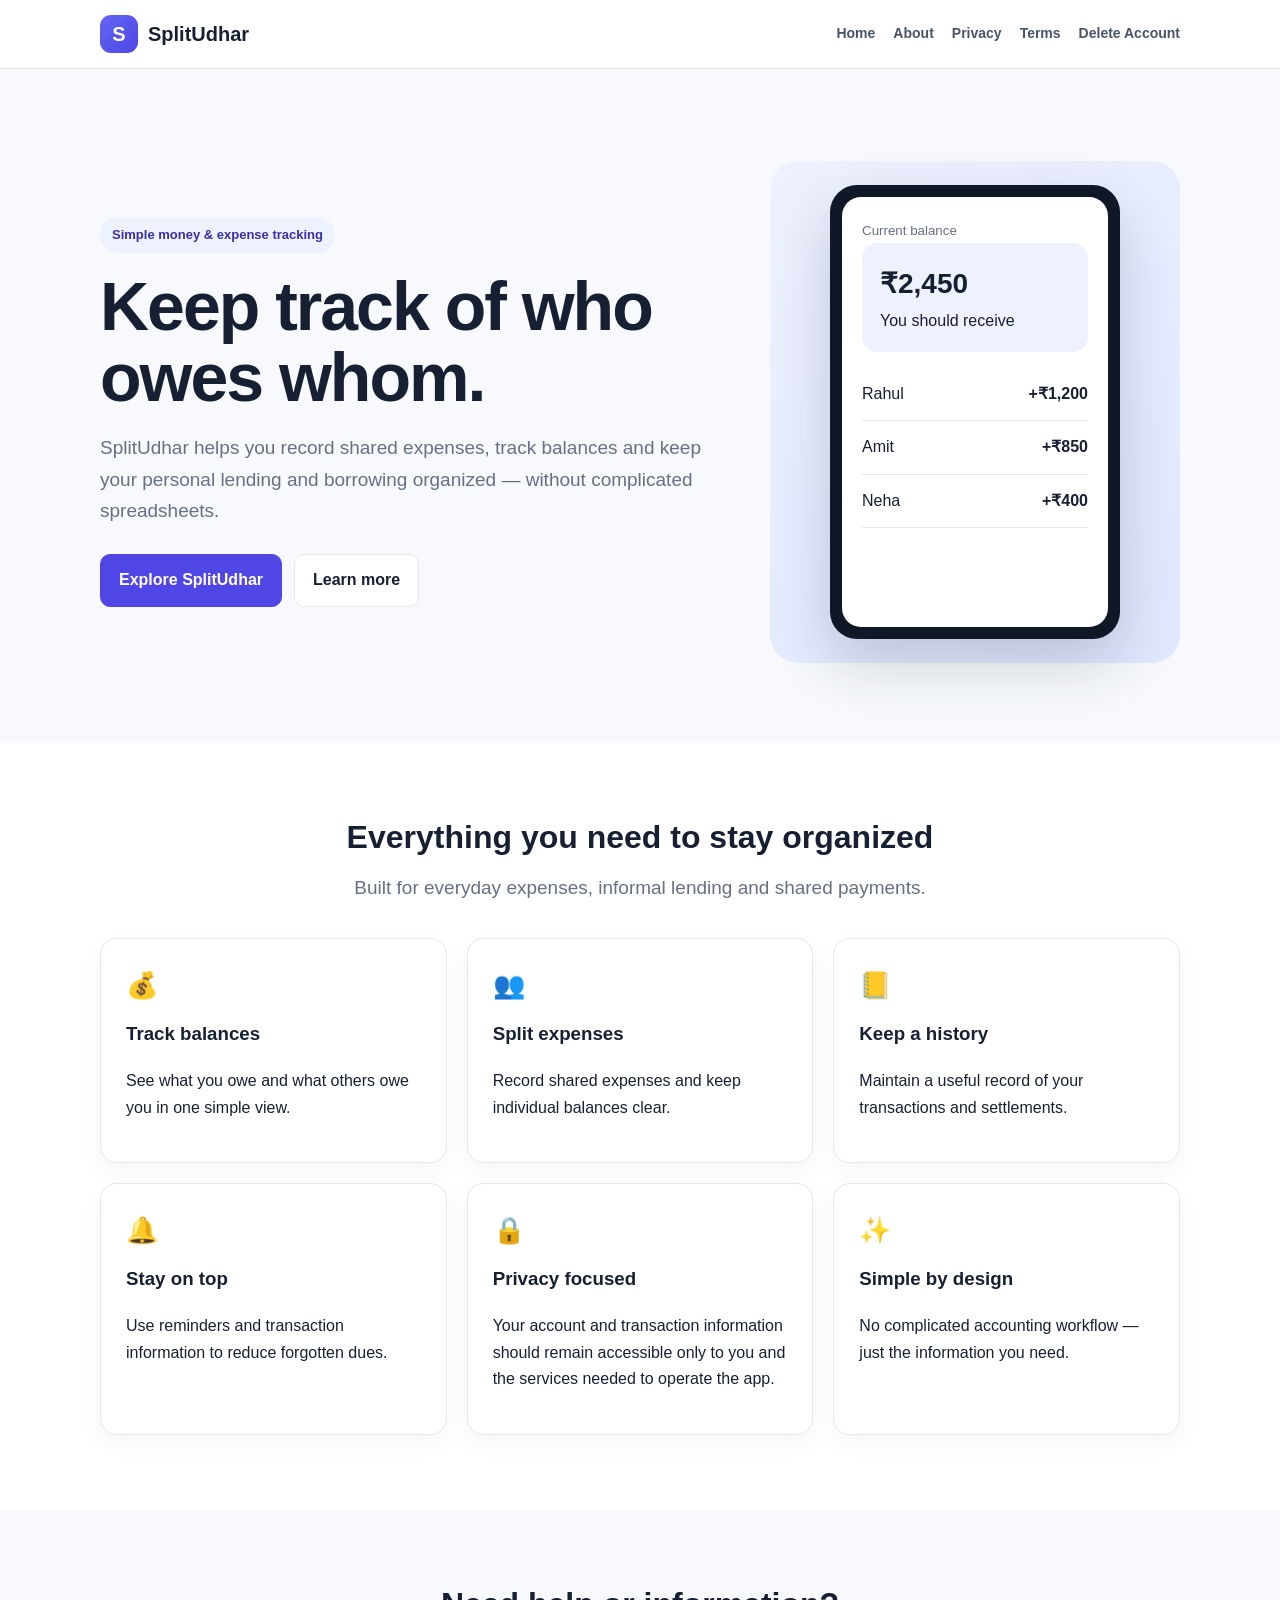
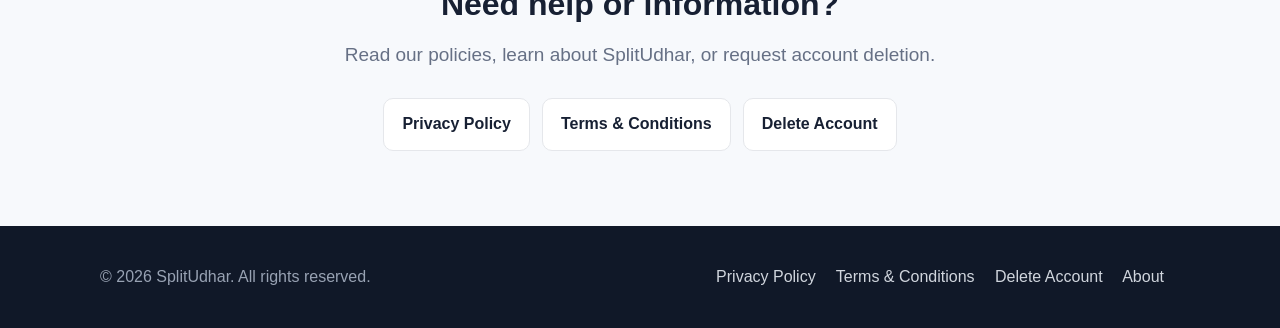
==== index.html @ 2a438f0a "initial commit" ====
<!doctype html>
<html lang="en">
<head>
<meta charset="utf-8">
<meta name="viewport" content="width=device-width, initial-scale=1">
<meta name="theme-color" content="#4f46e5">
<title>Home | SplitUdhar</title>
<link rel="stylesheet" href="/styles.css">
</head>
<body>
<header>
  <div class="container nav">
    <a class="logo" href="/"><span class="logo-mark">S</span>SplitUdhar</a>
    <nav>
      <a href="/">Home</a>
      <a href="/about.html">About</a>
      <a href="/privacy-policy.html">Privacy</a>
      <a href="/terms.html">Terms</a>
      <a href="/delete-account.html">Delete Account</a>
    </nav>
  </div>
</header>

<main>
<section class="hero">
  <div class="container hero-grid">
    <div>
      <span class="badge">Simple money & expense tracking</span>
      <h1>Keep track of who owes whom.</h1>
      <p class="lead">SplitUdhar helps you record shared expenses, track balances and keep your personal lending and borrowing organized — without complicated spreadsheets.</p>
      <div class="actions">
        <a class="btn btn-primary" href="#features">Explore SplitUdhar</a>
        <a class="btn btn-secondary" href="/about.html">Learn more</a>
      </div>
    </div>
    <div class="mockup">
      <div class="phone">
        <div class="screen">
          <small>Current balance</small>
          <div class="balance">
            <strong>₹2,450</strong>
            <span>You should receive</span>
          </div>
          <div class="item"><span>Rahul</span><strong>+₹1,200</strong></div>
          <div class="item"><span>Amit</span><strong>+₹850</strong></div>
          <div class="item"><span>Neha</span><strong>+₹400</strong></div>
        </div>
      </div>
    </div>
  </div>
</section>

<section id="features" class="section alt">
  <div class="container">
    <div class="center">
      <h2>Everything you need to stay organized</h2>
      <p class="lead" style="margin:0 auto;">Built for everyday expenses, informal lending and shared payments.</p>
    </div>
    <div class="features">
      <div class="card"><div class="icon">💰</div><h3>Track balances</h3><p>See what you owe and what others owe you in one simple view.</p></div>
      <div class="card"><div class="icon">👥</div><h3>Split expenses</h3><p>Record shared expenses and keep individual balances clear.</p></div>
      <div class="card"><div class="icon">📒</div><h3>Keep a history</h3><p>Maintain a useful record of your transactions and settlements.</p></div>
      <div class="card"><div class="icon">🔔</div><h3>Stay on top</h3><p>Use reminders and transaction information to reduce forgotten dues.</p></div>
      <div class="card"><div class="icon">🔒</div><h3>Privacy focused</h3><p>Your account and transaction information should remain accessible only to you and the services needed to operate the app.</p></div>
      <div class="card"><div class="icon">✨</div><h3>Simple by design</h3><p>No complicated accounting workflow — just the information you need.</p></div>
    </div>
  </div>
</section>

<section class="section">
  <div class="container center">
    <h2>Need help or information?</h2>
    <p class="lead" style="margin:0 auto 24px;">Read our policies, learn about SplitUdhar, or request account deletion.</p>
    <div class="actions" style="justify-content:center;">
      <a class="btn btn-secondary" href="/privacy-policy.html">Privacy Policy</a>
      <a class="btn btn-secondary" href="/terms.html">Terms & Conditions</a>
      <a class="btn btn-secondary" href="/delete-account.html">Delete Account</a>
    </div>
  </div>
</section>
</main>

<footer>
  <div class="container footer-inner">
    <div>© 2026 SplitUdhar. All rights reserved.</div>
    <div>
      <a href="/privacy-policy.html">Privacy Policy</a>
      <a href="/terms.html">Terms & Conditions</a>
      <a href="/delete-account.html">Delete Account</a>
      <a href="/about.html">About</a>
    </div>
  </div>
</footer>
</body>
</html>
---- styles.css ----
:root {
  --bg: #f7f9fc;
  --surface: #ffffff;
  --text: #172033;
  --muted: #667085;
  --primary: #4f46e5;
  --primary-dark: #3730a3;
  --border: #e5e7eb;
  --success: #059669;
}
* { box-sizing: border-box; }
html { scroll-behavior: smooth; }
body {
  margin: 0;
  font-family: Inter, -apple-system, BlinkMacSystemFont, "Segoe UI", Roboto, Arial, sans-serif;
  background: var(--bg);
  color: var(--text);
  line-height: 1.65;
}
a { color: var(--primary); text-decoration: none; }
a:hover { text-decoration: underline; }
.container { width: min(1080px, calc(100% - 40px)); margin: auto; }
header {
  background: rgba(255,255,255,.94);
  border-bottom: 1px solid var(--border);
  position: sticky; top: 0; z-index: 10;
  backdrop-filter: blur(10px);
}
.nav {
  min-height: 68px; display: flex; align-items: center; justify-content: space-between;
  gap: 24px;
}
.logo { display: flex; align-items: center; gap: 10px; color: var(--text); font-weight: 800; font-size: 20px; }
.logo-mark {
  width: 38px; height: 38px; border-radius: 11px; display: grid; place-items: center;
  background: linear-gradient(135deg, #6366f1, #4f46e5); color: white; font-weight: 900;
}
nav { display: flex; gap: 18px; flex-wrap: wrap; justify-content: flex-end; }
nav a { color: #475467; font-size: 14px; font-weight: 600; }
nav a:hover { color: var(--primary); text-decoration: none; }
.hero { padding: 92px 0 80px; }
.hero-grid { display: grid; grid-template-columns: 1.2fr .8fr; gap: 55px; align-items: center; }
.badge {
  display: inline-block; padding: 7px 12px; border-radius: 999px;
  background: #eef2ff; color: var(--primary-dark); font-size: 13px; font-weight: 700;
}
h1 { font-size: clamp(42px, 7vw, 68px); line-height: 1.05; margin: 18px 0; letter-spacing: -2px; }
h2 { font-size: 32px; line-height: 1.2; margin: 0 0 16px; }
h3 { margin-top: 0; }
.lead { font-size: 19px; color: var(--muted); max-width: 650px; }
.actions { display: flex; gap: 12px; flex-wrap: wrap; margin-top: 28px; }
.btn {
  display: inline-block; padding: 12px 18px; border-radius: 10px;
  font-weight: 700; border: 1px solid var(--border);
}
.btn-primary { background: var(--primary); color: white; border-color: var(--primary); }
.btn-primary:hover { background: var(--primary-dark); text-decoration: none; }
.btn-secondary { background: white; color: var(--text); }
.btn-secondary:hover { text-decoration: none; border-color: #c7cbd4; }
.mockup {
  background: linear-gradient(145deg, #eef2ff, #e0e7ff); padding: 24px; border-radius: 28px;
}
.phone {
  background: #101828; border-radius: 27px; padding: 12px; max-width: 290px; margin: auto;
  box-shadow: 0 24px 60px rgba(31,41,55,.2);
}
.screen { background: white; border-radius: 19px; padding: 20px; min-height: 430px; }
.balance { background: #eef2ff; padding: 18px; border-radius: 15px; margin-bottom: 16px; }
.balance strong { display: block; font-size: 28px; }
.item { padding: 13px 0; border-bottom: 1px solid var(--border); display:flex; justify-content:space-between; }
.section { padding: 75px 0; }
.section.alt { background: white; }
.center { text-align: center; }
.features { display: grid; grid-template-columns: repeat(3,1fr); gap: 20px; margin-top: 34px; }
.card {
  background: var(--surface); border: 1px solid var(--border); border-radius: 16px;
  padding: 25px; box-shadow: 0 8px 25px rgba(16,24,40,.04);
}
.icon { font-size: 26px; margin-bottom: 12px; }
.page { padding: 65px 0; }
.content { max-width: 820px; margin: auto; background: white; border: 1px solid var(--border); border-radius: 18px; padding: 40px; }
.content h1 { font-size: 42px; letter-spacing: -1px; }
.content h2 { font-size: 24px; margin-top: 34px; }
.meta { color: var(--muted); font-size: 14px; }
.notice { background: #f8fafc; border-left: 4px solid var(--primary); padding: 15px 18px; border-radius: 8px; }
footer { background: #101828; color: #98a2b3; padding: 38px 0; }
.footer-inner { display:flex; justify-content:space-between; gap:20px; flex-wrap:wrap; }
footer a { color: #d0d5dd; margin-right: 16px; }
small { color: var(--muted); }
@media (max-width: 760px) {
  .container { width: min(100% - 28px, 1080px); }
  .hero { padding: 60px 0; }
  .hero-grid { grid-template-columns: 1fr; }
  .features { grid-template-columns: 1fr; }
  nav { display: none; }
  .content { padding: 25px 20px; }
  .content h1 { font-size: 34px; }
}
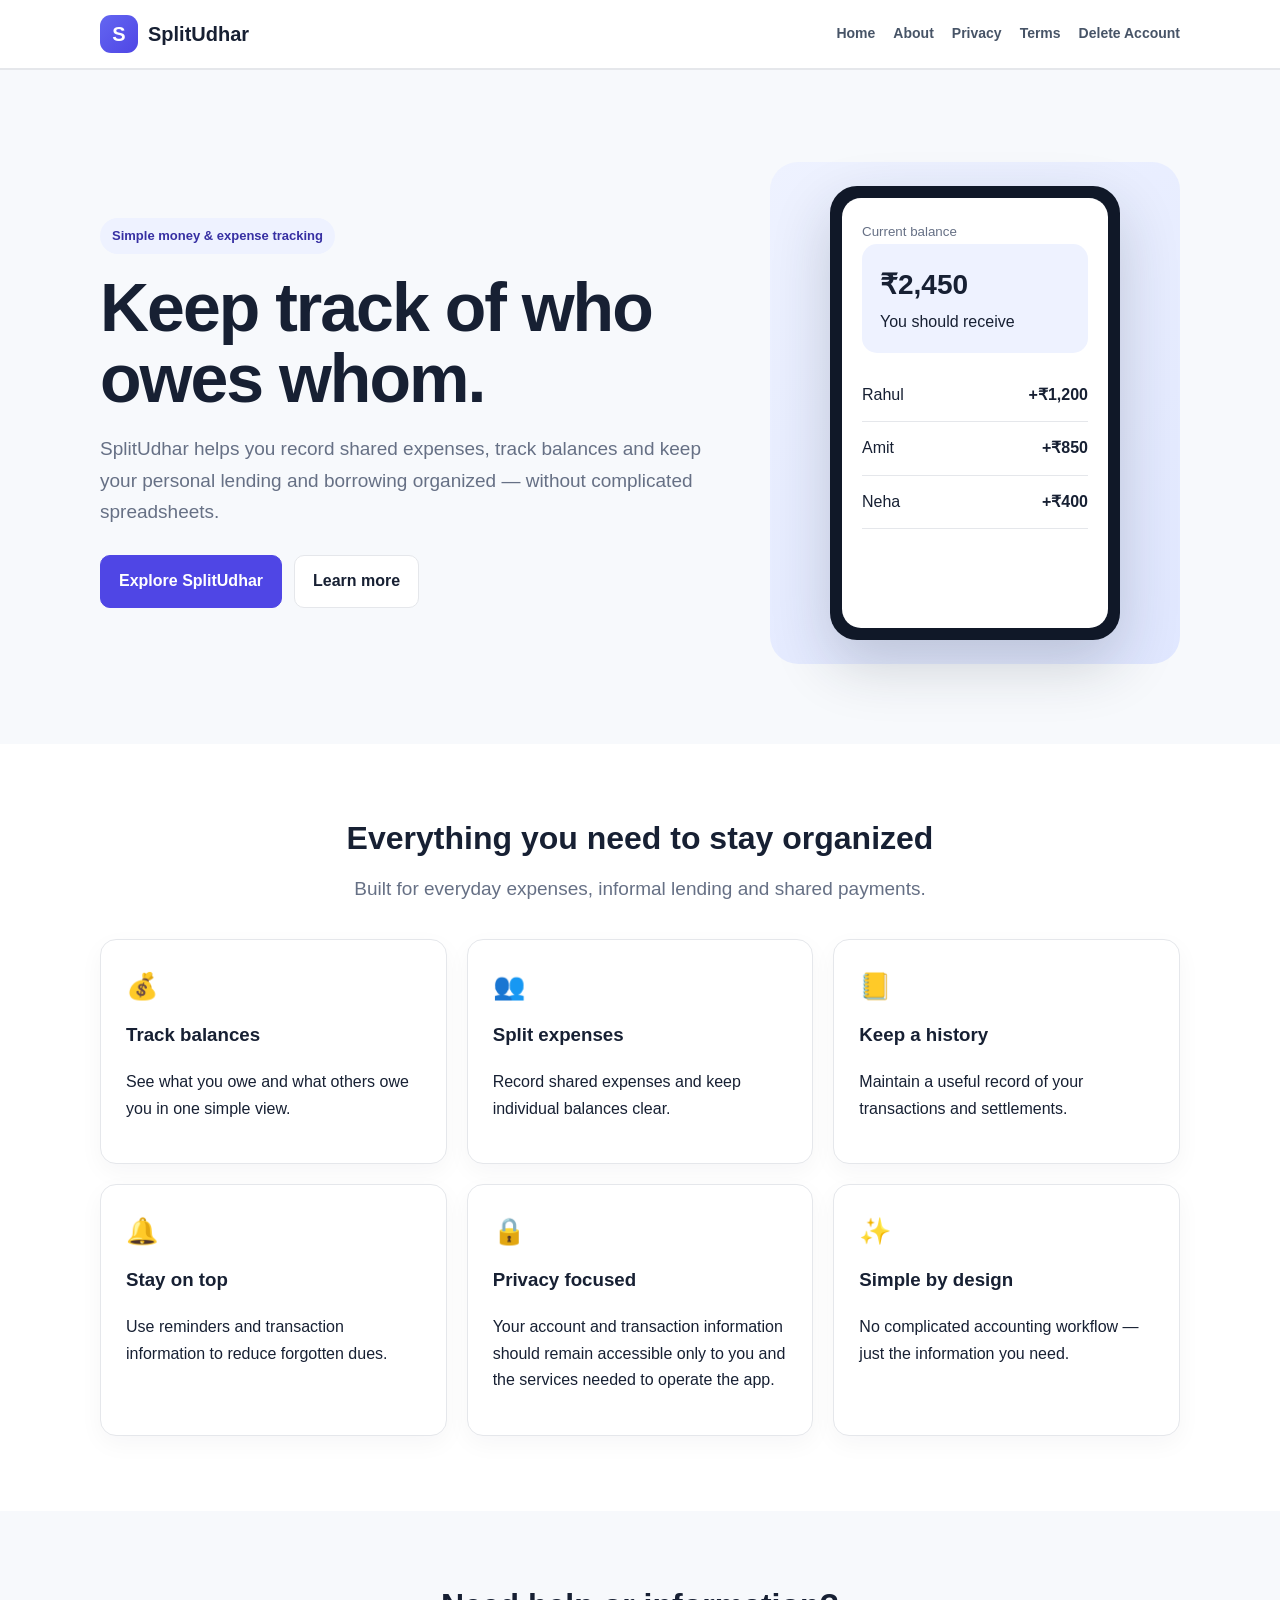
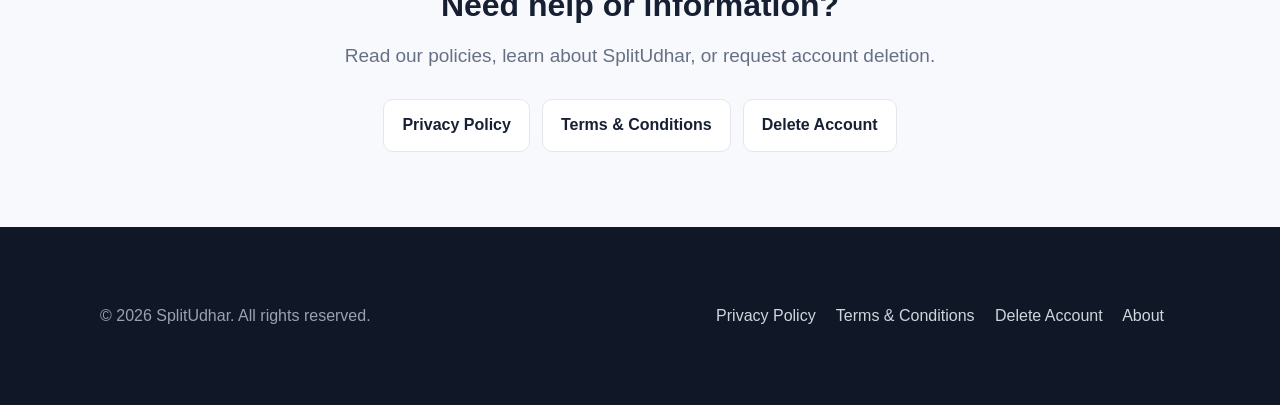
==== commit 827f1702: "initial commit" ====
--- a/index.html
+++ b/index.html
@@ -8,19 +8,9 @@
 <link rel="stylesheet" href="/styles.css">
 </head>
 <body>
-<header>
-  <div class="container nav">
-    <a class="logo" href="/"><span class="logo-mark">S</span>SplitUdhar</a>
-    <nav>
-      <a href="/">Home</a>
-      <a href="/about.html">About</a>
-      <a href="/privacy-policy.html">Privacy</a>
-      <a href="/terms.html">Terms</a>
-      <a href="/delete-account.html">Delete Account</a>
-    </nav>
-  </div>
+<header id="site-header">
+
 </header>
-
 <main>
 <section class="hero">
   <div class="container hero-grid">
@@ -72,24 +62,32 @@
     <h2>Need help or information?</h2>
     <p class="lead" style="margin:0 auto 24px;">Read our policies, learn about SplitUdhar, or request account deletion.</p>
     <div class="actions" style="justify-content:center;">
-      <a class="btn btn-secondary" href="/privacy-policy.html">Privacy Policy</a>
-      <a class="btn btn-secondary" href="/terms.html">Terms & Conditions</a>
-      <a class="btn btn-secondary" href="/delete-account.html">Delete Account</a>
+      <a class="btn btn-secondary" href="/privacy-policy/">Privacy Policy</a>
+      <a class="btn btn-secondary" href="/terms-and-conditions/">Terms & Conditions</a>
+      <a class="btn btn-secondary" href="/delete-account/">Delete Account</a>
     </div>
   </div>
 </section>
 </main>
 
-<footer>
-  <div class="container footer-inner">
-    <div>© 2026 SplitUdhar. All rights reserved.</div>
-    <div>
-      <a href="/privacy-policy.html">Privacy Policy</a>
-      <a href="/terms.html">Terms & Conditions</a>
-      <a href="/delete-account.html">Delete Account</a>
-      <a href="/about.html">About</a>
-    </div>
-  </div>
+<!-- Your main HTML file -->
+<footer id="site-footer">
 </footer>
+
+<script>
+  fetch('footer.html')
+    .then(response => response.text())
+    .then(data => {
+      document.getElementById('site-footer').innerHTML = data;
+    })
+    .catch(error => console.error('Error loading footer:', error));
+
+  fetch('header.html')
+    .then(response => response.text())
+    .then(data => {
+      document.getElementById('site-header').innerHTML = data;
+    })
+    .catch(error => console.error('Error loading header:', error));
+</script>
 </body>
 </html>
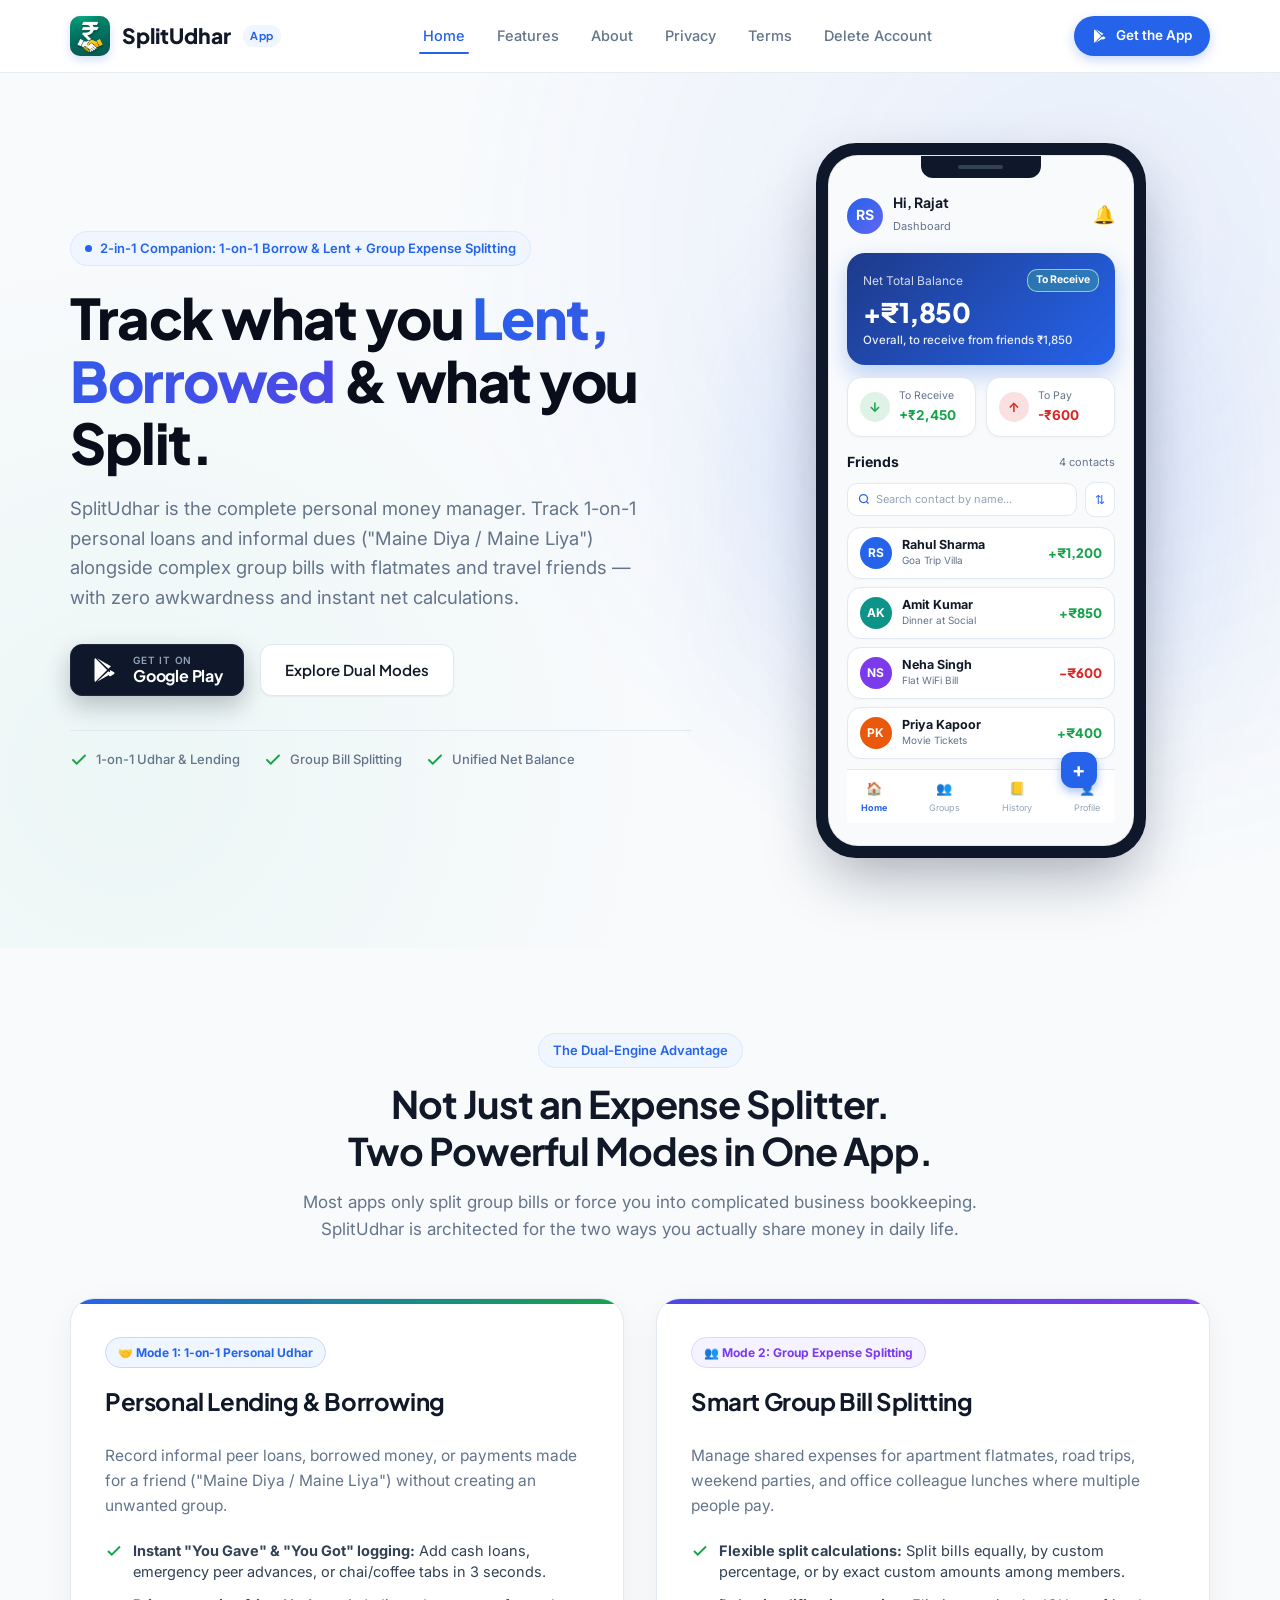
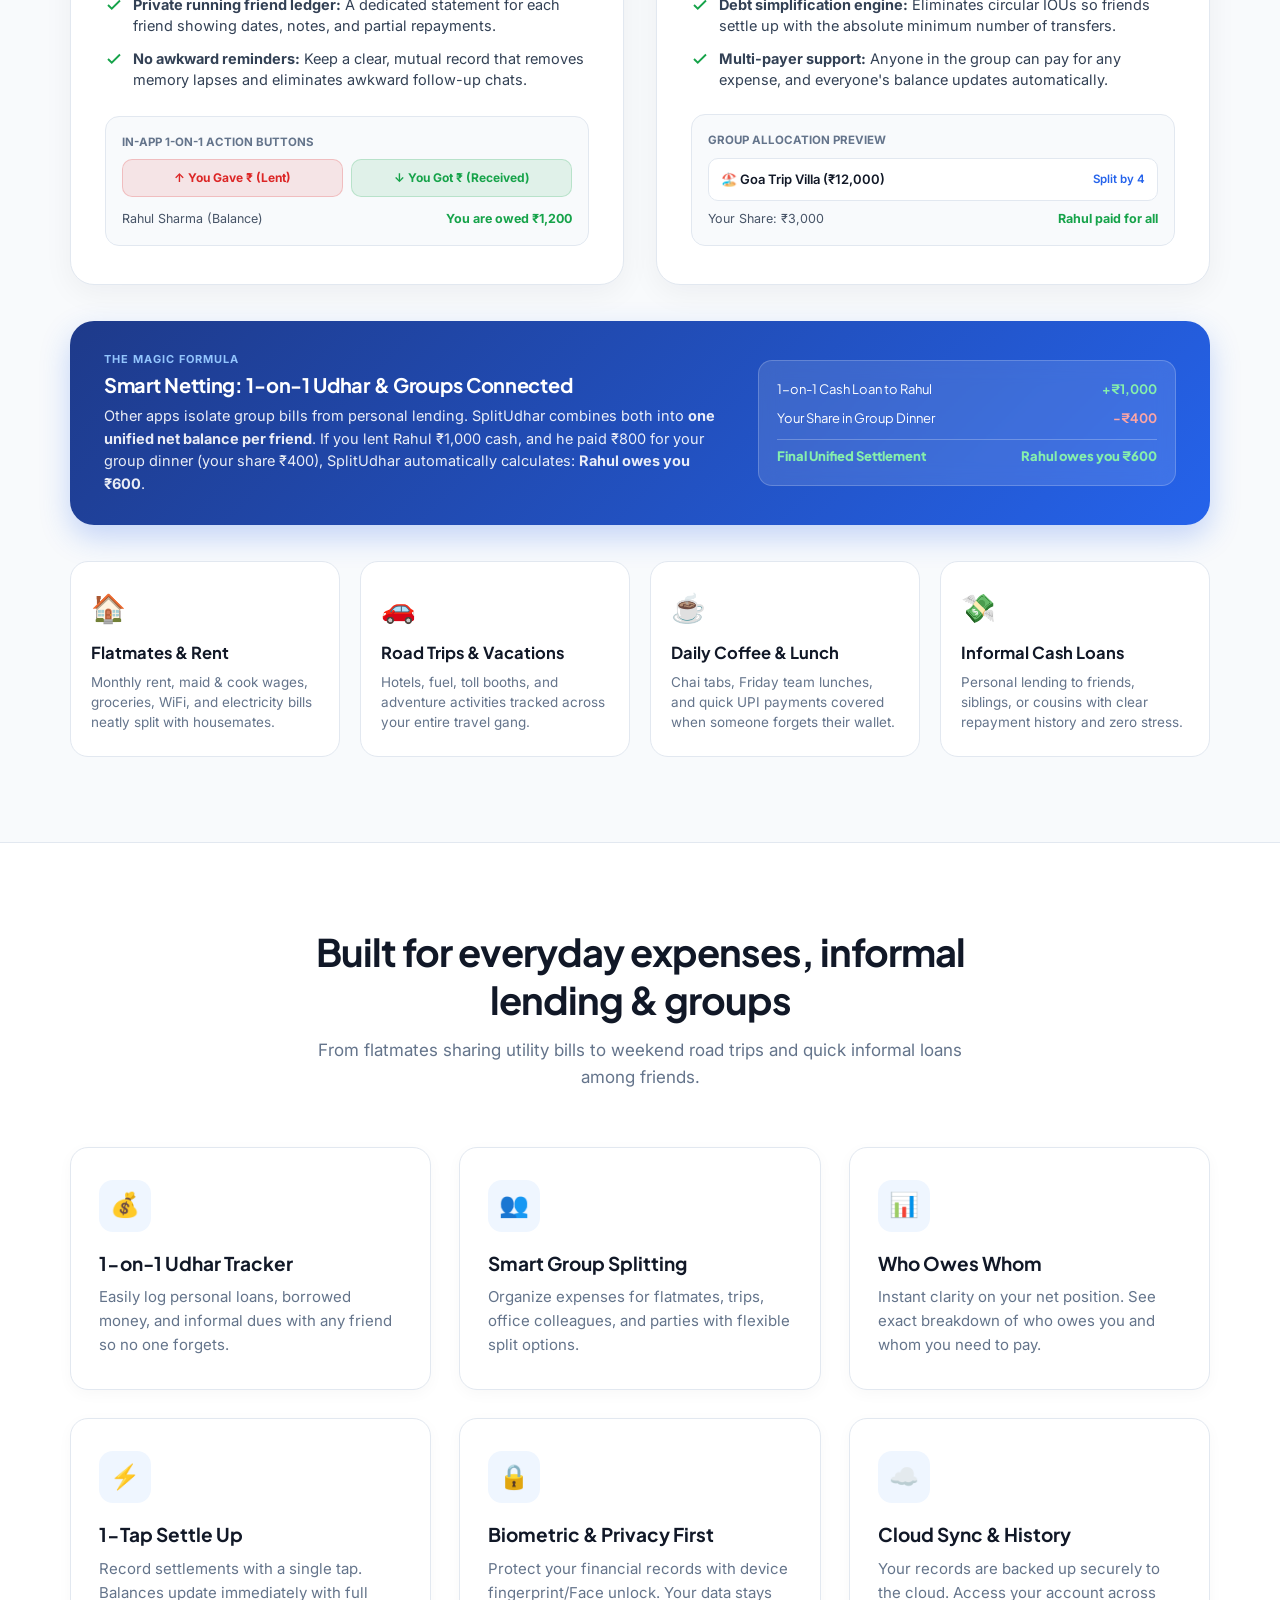
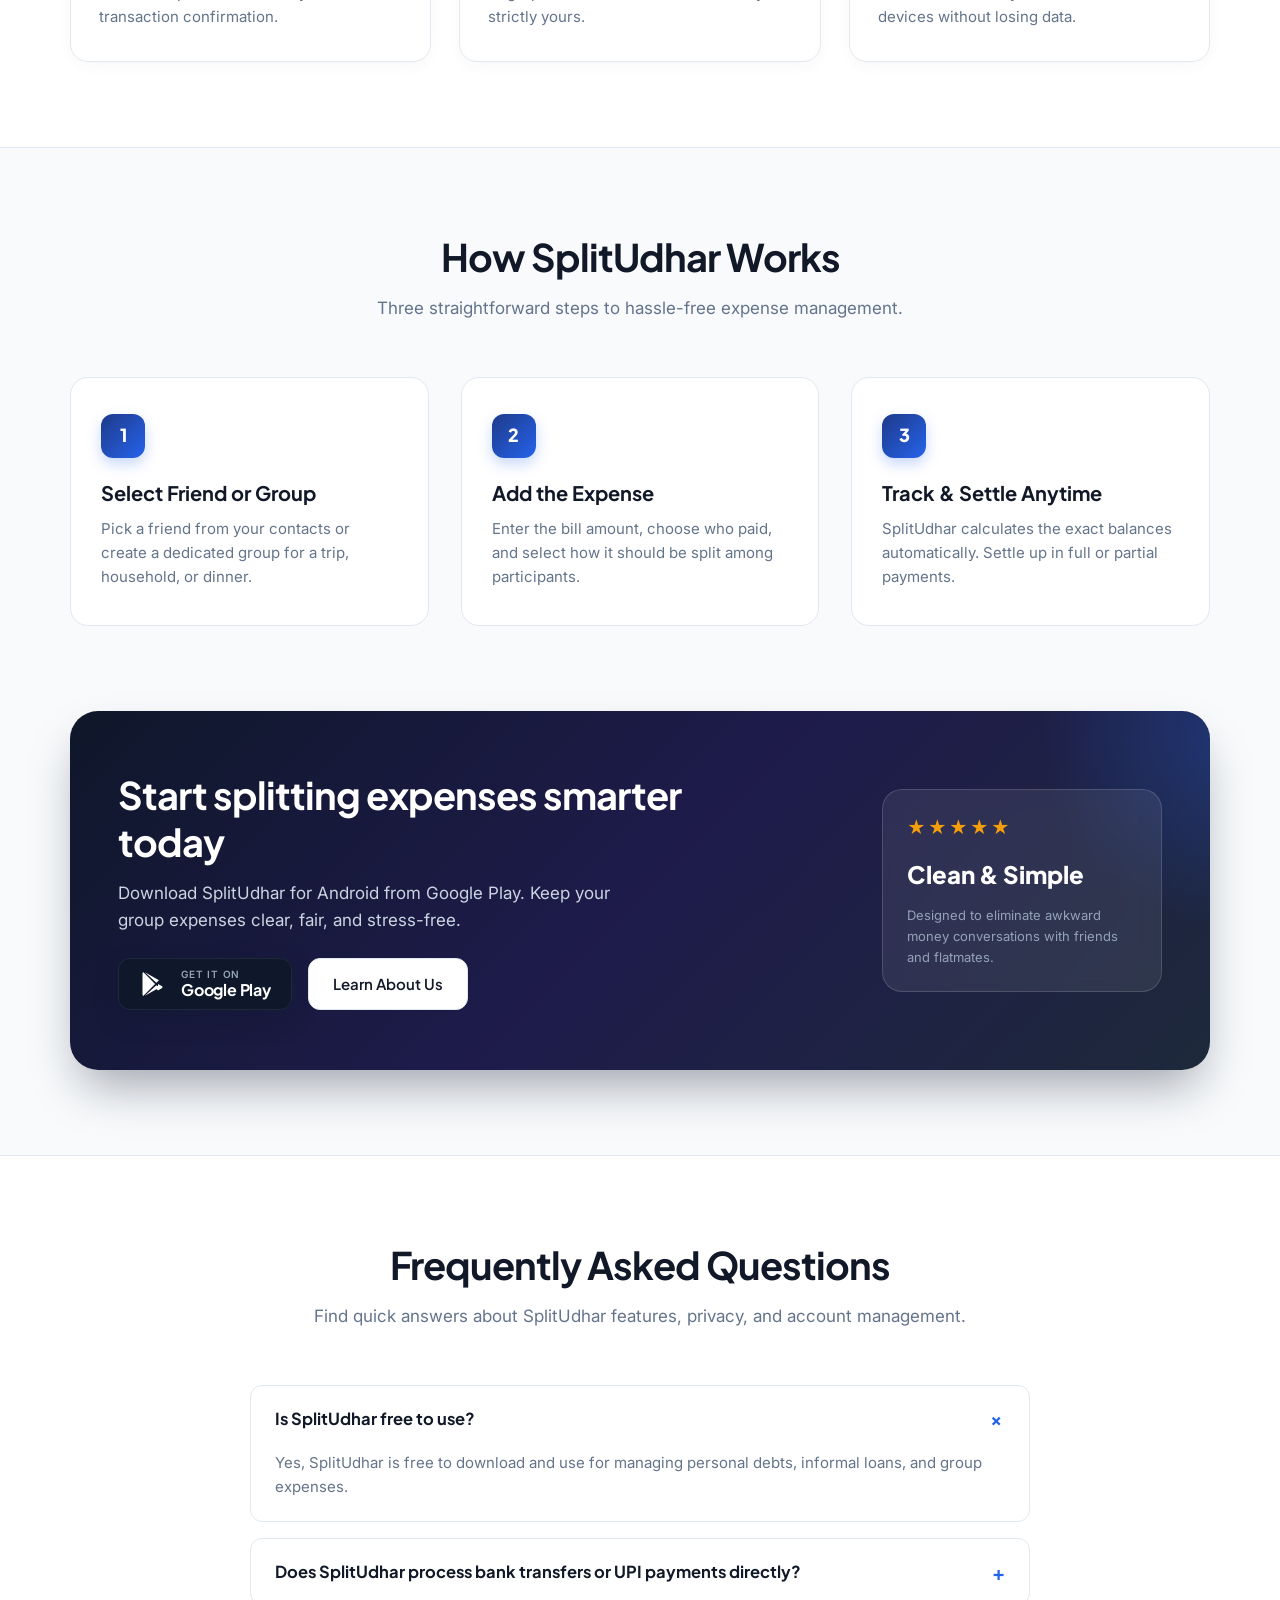
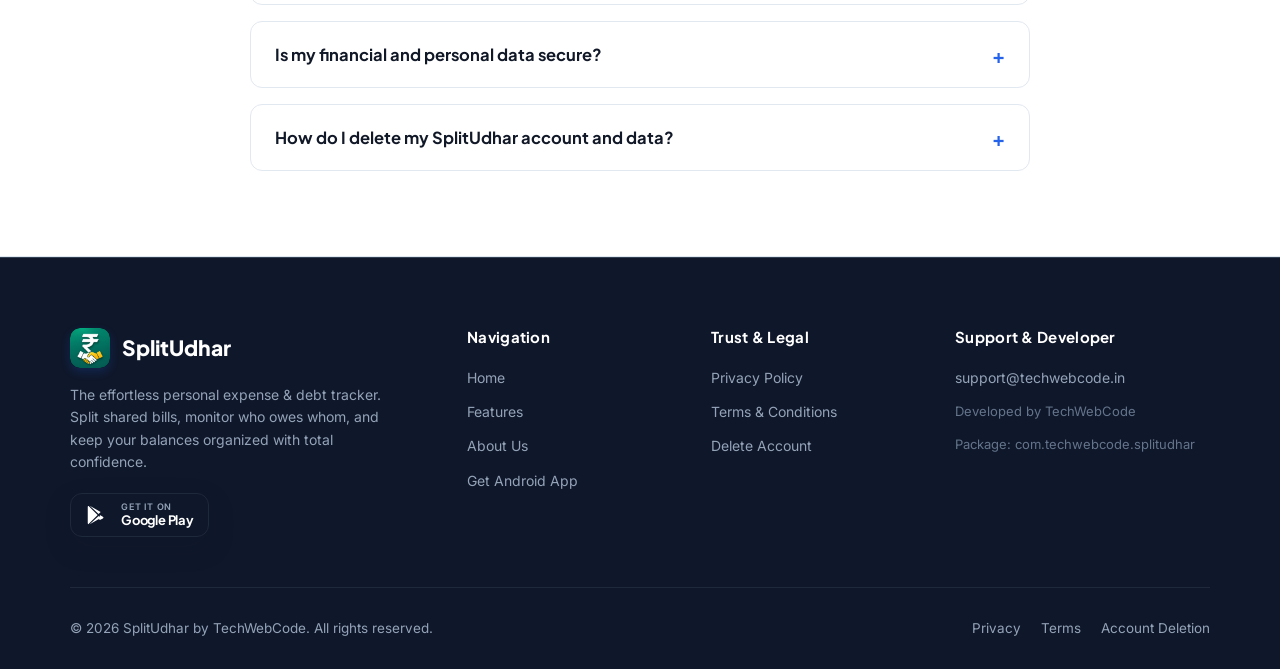
==== commit 8e9fadb4: "webiste optimization" ====
--- a/index.html
+++ b/index.html
@@ -1,93 +1,641 @@
 <!doctype html>
 <html lang="en">
 <head>
-<meta charset="utf-8">
-<meta name="viewport" content="width=device-width, initial-scale=1">
-<meta name="theme-color" content="#4f46e5">
-<title>Home | SplitUdhar</title>
-<link rel="stylesheet" href="/styles.css">
+  <meta charset="utf-8">
+  <meta name="viewport" content="width=device-width, initial-scale=1">
+  <meta name="theme-color" content="#2563eb">
+  <meta name="description" content="SplitUdhar helps you track shared expenses, record personal lending and borrowing, and manage group bills with friends without messy spreadsheets.">
+  <title>SplitUdhar - Simple Expense Splitting & Udhar Tracking App</title>
+  
+  <link rel="icon" type="image/png" href="/assets/favicon.png">
+  <link rel="apple-touch-icon" href="/assets/app-icon-144.png">
+  <link rel="stylesheet" href="/styles.css">
+  
+  <!-- Open Graph / Meta -->
+  <meta property="og:type" content="website">
+  <meta property="og:url" content="https://splitudhar.techwebcode.in/">
+  <meta property="og:title" content="SplitUdhar - Expense Splitting & Money Tracker">
+  <meta property="og:description" content="Split shared bills, track who owes whom, and keep personal lending and borrowing organized.">
+  <meta property="og:image" content="/assets/app-icon-144.png">
 </head>
 <body>
-<header id="site-header">
 
+<!-- Header Navigation -->
+<header class="site-header" id="site-header">
+  <div class="container nav-wrap">
+    <a class="brand-logo" href="/" aria-label="SplitUdhar Home">
+      <img src="/assets/logo.png" alt="SplitUdhar Logo" class="logo-img" width="40" height="40">
+      <span>SplitUdhar</span>
+      <span class="logo-badge">App</span>
+    </a>
+    
+    <nav class="nav-links" aria-label="Main Navigation">
+      <a href="/" class="active">Home</a>
+      <a href="#features">Features</a>
+      <a href="/about/">About</a>
+      <a href="/privacy-policy/">Privacy</a>
+      <a href="/terms-and-conditions/">Terms</a>
+      <a href="/delete-account/">Delete Account</a>
+    </nav>
+    
+    <div class="nav-actions">
+      <a href="https://play.google.com/store/apps/details?id=com.techwebcode.splitudhar" target="_blank" rel="noopener noreferrer" class="nav-btn-download">
+        <svg width="16" height="16" viewBox="0 0 24 24" fill="currentColor">
+          <path d="M3.609 1.814L13.793 12 3.61 22.186c-.37-.323-.61-.8-.61-1.34V3.154c0-.54.24-1.017.61-1.34zm11.248 11.25l2.253 2.253-12.012 6.84 9.759-9.093zm0-2.128L5.098 1.843l12.012 6.84-2.253 2.253zm1.414 1.064l3.197 1.821c.91.518.91 1.365 0 1.883l-3.197 1.821-2.062-2.062 2.062-2.063z"/>
+        </svg>
+        <span>Get the App</span>
+      </a>
+      
+      <button class="mobile-toggle" id="mobile-toggle-btn" aria-label="Toggle navigation menu" onclick="toggleMobileNav()">
+        <svg width="24" height="24" viewBox="0 0 24 24" fill="none" stroke="currentColor" stroke-width="2" stroke-linecap="round" stroke-linejoin="round">
+          <line x1="3" y1="12" x2="21" y2="12"></line>
+          <line x1="3" y1="6" x2="21" y2="6"></line>
+          <line x1="3" y1="18" x2="21" y2="18"></line>
+        </svg>
+      </button>
+    </div>
+  </div>
+  
+  <div class="mobile-menu" id="mobile-nav-menu">
+    <a href="/" onclick="toggleMobileNav()">Home</a>
+    <a href="#features" onclick="toggleMobileNav()">Features</a>
+    <a href="/about/" onclick="toggleMobileNav()">About SplitUdhar</a>
+    <a href="/privacy-policy/" onclick="toggleMobileNav()">Privacy Policy</a>
+    <a href="/terms-and-conditions/" onclick="toggleMobileNav()">Terms & Conditions</a>
+    <a href="/delete-account/" onclick="toggleMobileNav()">Delete Account</a>
+    <a href="https://play.google.com/store/apps/details?id=com.techwebcode.splitudhar" target="_blank" rel="noopener noreferrer" style="color:var(--primary); font-weight:700;">
+      ⚡ Download on Google Play Store &rarr;
+    </a>
+  </div>
 </header>
+
 <main>
-<section class="hero">
-  <div class="container hero-grid">
-    <div>
-      <span class="badge">Simple money & expense tracking</span>
-      <h1>Keep track of who owes whom.</h1>
-      <p class="lead">SplitUdhar helps you record shared expenses, track balances and keep your personal lending and borrowing organized — without complicated spreadsheets.</p>
-      <div class="actions">
-        <a class="btn btn-primary" href="#features">Explore SplitUdhar</a>
-        <a class="btn btn-secondary" href="/about.html">Learn more</a>
-      </div>
-    </div>
-    <div class="mockup">
-      <div class="phone">
-        <div class="screen">
-          <small>Current balance</small>
-          <div class="balance">
-            <strong>₹2,450</strong>
-            <span>You should receive</span>
-          </div>
-          <div class="item"><span>Rahul</span><strong>+₹1,200</strong></div>
-          <div class="item"><span>Amit</span><strong>+₹850</strong></div>
-          <div class="item"><span>Neha</span><strong>+₹400</strong></div>
-        </div>
-      </div>
-    </div>
-  </div>
-</section>
+  <!-- Hero Section -->
+  <section class="hero">
+    <div class="container hero-grid">
+      <div class="hero-content">
+        <div class="pill-badge">
+          <span class="dot"></span>
+          <span>2-in-1 Companion: 1-on-1 Borrow & Lent + Group Expense Splitting</span>
+        </div>
+        
+        <h1>Track what you <span class="gradient-text">Lent, Borrowed</span> & what you Split.</h1>
+        
+        <p class="lead">
+          SplitUdhar is the complete personal money manager. Track 1-on-1 personal loans and informal dues ("Maine Diya / Maine Liya") alongside complex group bills with flatmates and travel friends — with zero awkwardness and instant net calculations.
+        </p>
+        
+        <div class="hero-cta-group">
+          <a href="https://play.google.com/store/apps/details?id=com.techwebcode.splitudhar" target="_blank" rel="noopener noreferrer" class="playstore-badge" id="hero-playstore-btn">
+            <svg class="playstore-icon" viewBox="0 0 24 24" fill="currentColor">
+              <path d="M3.609 1.814L13.793 12 3.61 22.186c-.37-.323-.61-.8-.61-1.34V3.154c0-.54.24-1.017.61-1.34zm11.248 11.25l2.253 2.253-12.012 6.84 9.759-9.093zm0-2.128L5.098 1.843l12.012 6.84-2.253 2.253zm1.414 1.064l3.197 1.821c.91.518.91 1.365 0 1.883l-3.197 1.821-2.062-2.062 2.062-2.063z"/>
+            </svg>
+            <div class="playstore-text">
+              <span class="playstore-sub">GET IT ON</span>
+              <span class="playstore-title">Google Play</span>
+            </div>
+          </a>
+          
+          <a class="btn btn-secondary" href="#dual-engine">Explore Dual Modes</a>
+        </div>
+        
+        <div class="hero-trust-bar">
+          <div class="trust-item">
+            <svg width="18" height="18" viewBox="0 0 24 24" fill="none" stroke="currentColor" stroke-width="2.5" stroke-linecap="round" stroke-linejoin="round">
+              <polyline points="20 6 9 17 4 12"></polyline>
+            </svg>
+            <span>1-on-1 Udhar & Lending</span>
+          </div>
+          <div class="trust-item">
+            <svg width="18" height="18" viewBox="0 0 24 24" fill="none" stroke="currentColor" stroke-width="2.5" stroke-linecap="round" stroke-linejoin="round">
+              <polyline points="20 6 9 17 4 12"></polyline>
+            </svg>
+            <span>Group Bill Splitting</span>
+          </div>
+          <div class="trust-item">
+            <svg width="18" height="18" viewBox="0 0 24 24" fill="none" stroke="currentColor" stroke-width="2.5" stroke-linecap="round" stroke-linejoin="round">
+              <polyline points="20 6 9 17 4 12"></polyline>
+            </svg>
+            <span>Unified Net Balance</span>
+          </div>
+        </div>
+      </div>
+      
+      <!-- Realistic Interactive Phone Preview -->
+      <div class="hero-preview">
+        <div class="mockup-backdrop"></div>
+        <div class="phone-wrapper">
+          <div class="phone-screen">
+            <div class="phone-notch">
+              <div class="phone-speaker"></div>
+            </div>
+            
+            <div class="app-screen-body">
+              <div class="app-header-bar">
+                <div class="app-user-greeting">
+                  <div class="avatar-circle">RS</div>
+                  <div>
+                    <h4>Hi, Rajat</h4>
+                    <span>Dashboard</span>
+                  </div>
+                </div>
+                <div style="font-size:18px;">🔔</div>
+              </div>
+              
+              <!-- Net Total Balance Card (Matching App's NetBalanceCard) -->
+              <div class="balance-card-summary">
+                <div class="balance-header">
+                  <span>Net Total Balance</span>
+                  <span class="net-badge">To Receive</span>
+                </div>
+                <div class="net-amount">+₹1,850</div>
+                <div class="net-subtitle">Overall, to receive from friends ₹1,850</div>
+              </div>
+              
+              <!-- App's Summary Row (To Receive & To Pay) -->
+              <div class="mock-summary-row">
+                <div class="mock-summary-card">
+                  <div class="mock-summary-icon icon-receive">↓</div>
+                  <div class="mock-summary-info">
+                    <span class="mock-summary-label">To Receive</span>
+                    <span class="mock-summary-val-receive">+₹2,450</span>
+                  </div>
+                </div>
+                <div class="mock-summary-card">
+                  <div class="mock-summary-icon icon-owe">↑</div>
+                  <div class="mock-summary-info">
+                    <span class="mock-summary-label">To Pay</span>
+                    <span class="mock-summary-val-owe">-₹600</span>
+                  </div>
+                </div>
+              </div>
+              
+              <!-- Friends Section Header & Search -->
+              <div class="mock-section-head">
+                <span class="mock-section-title">Friends</span>
+                <span class="mock-section-count">4 contacts</span>
+              </div>
+              
+              <div class="mock-search-row">
+                <div class="mock-search-box">
+                  <svg width="12" height="12" viewBox="0 0 24 24" fill="none" stroke="#2563eb" stroke-width="2.5">
+                    <circle cx="11" cy="11" r="8"></circle>
+                    <line x1="21" y1="21" x2="16.65" y2="16.65"></line>
+                  </svg>
+                  <span>Search contact by name...</span>
+                </div>
+                <div class="mock-sort-btn">
+                  <span>⇅</span>
+                </div>
+              </div>
+              
+              <!-- Friends Contact List (Matching Flutter App Avatar & Colors) -->
+              <div class="mockup-item-list">
+                <div class="mock-txn-item">
+                  <div class="mock-txn-left">
+                    <div class="mock-avatar av-blue">RS</div>
+                    <div class="mock-txn-info">
+                      <span class="mock-txn-name">Rahul Sharma</span>
+                      <span class="mock-txn-meta">Goa Trip Villa</span>
+                    </div>
+                  </div>
+                  <span class="mock-txn-amount amount-receive">+₹1,200</span>
+                </div>
+                
+                <div class="mock-txn-item">
+                  <div class="mock-txn-left">
+                    <div class="mock-avatar av-teal">AK</div>
+                    <div class="mock-txn-info">
+                      <span class="mock-txn-name">Amit Kumar</span>
+                      <span class="mock-txn-meta">Dinner at Social</span>
+                    </div>
+                  </div>
+                  <span class="mock-txn-amount amount-receive">+₹850</span>
+                </div>
+                
+                <div class="mock-txn-item">
+                  <div class="mock-txn-left">
+                    <div class="mock-avatar av-purple">NS</div>
+                    <div class="mock-txn-info">
+                      <span class="mock-txn-name">Neha Singh</span>
+                      <span class="mock-txn-meta">Flat WiFi Bill</span>
+                    </div>
+                  </div>
+                  <span class="mock-txn-amount amount-owe">-₹600</span>
+                </div>
+                
+                <div class="mock-txn-item">
+                  <div class="mock-txn-left">
+                    <div class="mock-avatar av-orange">PK</div>
+                    <div class="mock-txn-info">
+                      <span class="mock-txn-name">Priya Kapoor</span>
+                      <span class="mock-txn-meta">Movie Tickets</span>
+                    </div>
+                  </div>
+                  <span class="mock-txn-amount amount-receive">+₹400</span>
+                </div>
+              </div>
+              
+              <!-- App Bottom Navigation & Floating Action Button -->
+              <div class="mock-phone-bottom">
+                <div class="mock-fab">+</div>
+                <div class="mock-nav-item active">
+                  <span style="font-size:13px;">🏠</span>
+                  <span>Home</span>
+                </div>
+                <div class="mock-nav-item">
+                  <span style="font-size:13px;">👥</span>
+                  <span>Groups</span>
+                </div>
+                <div class="mock-nav-item">
+                  <span style="font-size:13px;">📒</span>
+                  <span>History</span>
+                </div>
+                <div class="mock-nav-item">
+                  <span style="font-size:13px;">👤</span>
+                  <span>Profile</span>
+                </div>
+              </div>
+            </div>
+          </div>
+        </div>
+      </div>
+    </div>
+  </section>
+  
+  <!-- Dual-Engine Showcase Section -->
+  <section id="dual-engine" class="section">
+    <div class="container">
+      <div class="section-head">
+        <div class="pill-badge" style="background:#eff6ff; color:#2563eb; border-color:#dbeafe; margin-bottom:12px;">
+          The Dual-Engine Advantage
+        </div>
+        <h2>Not Just an Expense Splitter.<br>Two Powerful Modes in One App.</h2>
+        <p>Most apps only split group bills or force you into complicated business bookkeeping. SplitUdhar is architected for the two ways you actually share money in daily life.</p>
+      </div>
+      
+      <div class="dual-engine-grid">
+        <!-- Engine 1: 1-on-1 Personal Udhar (Lend & Borrow) -->
+        <div class="engine-card engine-udhar">
+          <div class="engine-badge badge-udhar">
+            <span>🤝 Mode 1: 1-on-1 Personal Udhar</span>
+          </div>
+          <h3>Personal Lending & Borrowing</h3>
+          <p class="engine-lead">
+            Record informal peer loans, borrowed money, or payments made for a friend ("Maine Diya / Maine Liya") without creating an unwanted group.
+          </p>
+          
+          <div class="engine-feature-list">
+            <div class="engine-feature-item">
+              <svg width="18" height="18" viewBox="0 0 24 24" fill="none" stroke="currentColor" stroke-width="2.5"><polyline points="20 6 9 17 4 12"></polyline></svg>
+              <span><strong>Instant "You Gave" & "You Got" logging:</strong> Add cash loans, emergency peer advances, or chai/coffee tabs in 3 seconds.</span>
+            </div>
+            <div class="engine-feature-item">
+              <svg width="18" height="18" viewBox="0 0 24 24" fill="none" stroke="currentColor" stroke-width="2.5"><polyline points="20 6 9 17 4 12"></polyline></svg>
+              <span><strong>Private running friend ledger:</strong> A dedicated statement for each friend showing dates, notes, and partial repayments.</span>
+            </div>
+            <div class="engine-feature-item">
+              <svg width="18" height="18" viewBox="0 0 24 24" fill="none" stroke="currentColor" stroke-width="2.5"><polyline points="20 6 9 17 4 12"></polyline></svg>
+              <span><strong>No awkward reminders:</strong> Keep a clear, mutual record that removes memory lapses and eliminates awkward follow-up chats.</span>
+            </div>
+          </div>
+          
+          <div class="engine-preview-box">
+            <div style="font-size:11.5px; font-weight:700; color:var(--text-muted); margin-bottom:8px; text-transform:uppercase;">In-App 1-on-1 Action Buttons</div>
+            <div class="udhar-pills-row">
+              <div class="udhar-pill pill-gave">
+                <span>↑ You Gave ₹ (Lent)</span>
+              </div>
+              <div class="udhar-pill pill-got">
+                <span>↓ You Got ₹ (Received)</span>
+              </div>
+            </div>
+            <div style="font-size:12.5px; color:#475467; display:flex; justify-content:space-between;">
+              <span>Rahul Sharma (Balance)</span>
+              <strong style="color:#16a34a;">You are owed ₹1,200</strong>
+            </div>
+          </div>
+        </div>
 
-<section id="features" class="section alt">
-  <div class="container">
-    <div class="center">
-      <h2>Everything you need to stay organized</h2>
-      <p class="lead" style="margin:0 auto;">Built for everyday expenses, informal lending and shared payments.</p>
-    </div>
-    <div class="features">
-      <div class="card"><div class="icon">💰</div><h3>Track balances</h3><p>See what you owe and what others owe you in one simple view.</p></div>
-      <div class="card"><div class="icon">👥</div><h3>Split expenses</h3><p>Record shared expenses and keep individual balances clear.</p></div>
-      <div class="card"><div class="icon">📒</div><h3>Keep a history</h3><p>Maintain a useful record of your transactions and settlements.</p></div>
-      <div class="card"><div class="icon">🔔</div><h3>Stay on top</h3><p>Use reminders and transaction information to reduce forgotten dues.</p></div>
-      <div class="card"><div class="icon">🔒</div><h3>Privacy focused</h3><p>Your account and transaction information should remain accessible only to you and the services needed to operate the app.</p></div>
-      <div class="card"><div class="icon">✨</div><h3>Simple by design</h3><p>No complicated accounting workflow — just the information you need.</p></div>
-    </div>
-  </div>
-</section>
+        <!-- Engine 2: Multi-Person Group Expense Splitting -->
+        <div class="engine-card engine-groups">
+          <div class="engine-badge badge-groups">
+            <span>👥 Mode 2: Group Expense Splitting</span>
+          </div>
+          <h3>Smart Group Bill Splitting</h3>
+          <p class="engine-lead">
+            Manage shared expenses for apartment flatmates, road trips, weekend parties, and office colleague lunches where multiple people pay.
+          </p>
+          
+          <div class="engine-feature-list">
+            <div class="engine-feature-item">
+              <svg width="18" height="18" viewBox="0 0 24 24" fill="none" stroke="currentColor" stroke-width="2.5"><polyline points="20 6 9 17 4 12"></polyline></svg>
+              <span><strong>Flexible split calculations:</strong> Split bills equally, by custom percentage, or by exact custom amounts among members.</span>
+            </div>
+            <div class="engine-feature-item">
+              <svg width="18" height="18" viewBox="0 0 24 24" fill="none" stroke="currentColor" stroke-width="2.5"><polyline points="20 6 9 17 4 12"></polyline></svg>
+              <span><strong>Debt simplification engine:</strong> Eliminates circular IOUs so friends settle up with the absolute minimum number of transfers.</span>
+            </div>
+            <div class="engine-feature-item">
+              <svg width="18" height="18" viewBox="0 0 24 24" fill="none" stroke="currentColor" stroke-width="2.5"><polyline points="20 6 9 17 4 12"></polyline></svg>
+              <span><strong>Multi-payer support:</strong> Anyone in the group can pay for any expense, and everyone's balance updates automatically.</span>
+            </div>
+          </div>
+          
+          <div class="engine-preview-box">
+            <div style="font-size:11.5px; font-weight:700; color:var(--text-muted); margin-bottom:8px; text-transform:uppercase;">Group Allocation Preview</div>
+            <div class="group-split-preview" style="margin-bottom:8px;">
+              <span>🏖️ Goa Trip Villa (₹12,000)</span>
+              <span style="color:#2563eb; font-size:11.5px;">Split by 4</span>
+            </div>
+            <div style="font-size:12.5px; color:#475467; display:flex; justify-content:space-between;">
+              <span>Your Share: ₹3,000</span>
+              <strong style="color:#16a34a;">Rahul paid for all</strong>
+            </div>
+          </div>
+        </div>
+      </div>
 
-<section class="section">
-  <div class="container center">
-    <h2>Need help or information?</h2>
-    <p class="lead" style="margin:0 auto 24px;">Read our policies, learn about SplitUdhar, or request account deletion.</p>
-    <div class="actions" style="justify-content:center;">
-      <a class="btn btn-secondary" href="/privacy-policy/">Privacy Policy</a>
-      <a class="btn btn-secondary" href="/terms-and-conditions/">Terms & Conditions</a>
-      <a class="btn btn-secondary" href="/delete-account/">Delete Account</a>
-    </div>
-  </div>
-</section>
+      <!-- Smart Netting Banner -->
+      <div class="smart-netting-banner">
+        <div class="netting-text">
+          <div style="font-size:11px; text-transform:uppercase; letter-spacing:1px; color:#93c5fd; font-weight:700; margin-bottom:4px;">The Magic Formula</div>
+          <h4>Smart Netting: 1-on-1 Udhar & Groups Connected</h4>
+          <p>
+            Other apps isolate group bills from personal lending. SplitUdhar combines both into <strong>one unified net balance per friend</strong>. If you lent Rahul ₹1,000 cash, and he paid ₹800 for your group dinner (your share ₹400), SplitUdhar automatically calculates: <strong>Rahul owes you ₹600</strong>.
+          </p>
+        </div>
+        
+        <div class="netting-formula-card">
+          <div class="formula-row">
+            <span>1-on-1 Cash Loan to Rahul</span>
+            <span style="color:#86efac; font-weight:700;">+₹1,000</span>
+          </div>
+          <div class="formula-row">
+            <span>Your Share in Group Dinner</span>
+            <span style="color:#fca5a5; font-weight:700;">-₹400</span>
+          </div>
+          <div class="formula-row formula-result">
+            <span>Final Unified Settlement</span>
+            <span>Rahul owes you ₹600</span>
+          </div>
+        </div>
+      </div>
+
+      <!-- Everyday Real-World Scenarios Grid -->
+      <div class="use-cases-grid">
+        <div class="use-case-card">
+          <div class="use-case-icon">🏠</div>
+          <h4>Flatmates & Rent</h4>
+          <p>Monthly rent, maid & cook wages, groceries, WiFi, and electricity bills neatly split with housemates.</p>
+        </div>
+        <div class="use-case-card">
+          <div class="use-case-icon">🚗</div>
+          <h4>Road Trips & Vacations</h4>
+          <p>Hotels, fuel, toll booths, and adventure activities tracked across your entire travel gang.</p>
+        </div>
+        <div class="use-case-card">
+          <div class="use-case-icon">☕</div>
+          <h4>Daily Coffee & Lunch</h4>
+          <p>Chai tabs, Friday team lunches, and quick UPI payments covered when someone forgets their wallet.</p>
+        </div>
+        <div class="use-case-card">
+          <div class="use-case-icon">💸</div>
+          <h4>Informal Cash Loans</h4>
+          <p>Personal lending to friends, siblings, or cousins with clear repayment history and zero stress.</p>
+        </div>
+      </div>
+    </div>
+  </section>
+  
+  <!-- Core Features Section -->
+  <section id="features" class="section alt">
+    <div class="container">
+      <div class="section-head">
+        <h2>Built for everyday expenses, informal lending & groups</h2>
+        <p>From flatmates sharing utility bills to weekend road trips and quick informal loans among friends.</p>
+      </div>
+      
+      <div class="features-grid">
+        <div class="feature-card">
+          <div class="feature-icon-box">💰</div>
+          <h3>1-on-1 Udhar Tracker</h3>
+          <p>Easily log personal loans, borrowed money, and informal dues with any friend so no one forgets.</p>
+        </div>
+        
+        <div class="feature-card">
+          <div class="feature-icon-box">👥</div>
+          <h3>Smart Group Splitting</h3>
+          <p>Organize expenses for flatmates, trips, office colleagues, and parties with flexible split options.</p>
+        </div>
+        
+        <div class="feature-card">
+          <div class="feature-icon-box">📊</div>
+          <h3>Who Owes Whom</h3>
+          <p>Instant clarity on your net position. See exact breakdown of who owes you and whom you need to pay.</p>
+        </div>
+        
+        <div class="feature-card">
+          <div class="feature-icon-box">⚡</div>
+          <h3>1-Tap Settle Up</h3>
+          <p>Record settlements with a single tap. Balances update immediately with full transaction confirmation.</p>
+        </div>
+        
+        <div class="feature-card">
+          <div class="feature-icon-box">🔒</div>
+          <h3>Biometric & Privacy First</h3>
+          <p>Protect your financial records with device fingerprint/Face unlock. Your data stays strictly yours.</p>
+        </div>
+        
+        <div class="feature-card">
+          <div class="feature-icon-box">☁️</div>
+          <h3>Cloud Sync & History</h3>
+          <p>Your records are backed up securely to the cloud. Access your account across devices without losing data.</p>
+        </div>
+      </div>
+    </div>
+  </section>
+  
+  <!-- How It Works Section -->
+  <section class="section">
+    <div class="container">
+      <div class="section-head">
+        <h2>How SplitUdhar Works</h2>
+        <p>Three straightforward steps to hassle-free expense management.</p>
+      </div>
+      
+      <div class="steps-grid">
+        <div class="step-card">
+          <div class="step-number">1</div>
+          <h3>Select Friend or Group</h3>
+          <p>Pick a friend from your contacts or create a dedicated group for a trip, household, or dinner.</p>
+        </div>
+        
+        <div class="step-card">
+          <div class="step-number">2</div>
+          <h3>Add the Expense</h3>
+          <p>Enter the bill amount, choose who paid, and select how it should be split among participants.</p>
+        </div>
+        
+        <div class="step-card">
+          <div class="step-number">3</div>
+          <h3>Track & Settle Anytime</h3>
+          <p>SplitUdhar calculates the exact balances automatically. Settle up in full or partial payments.</p>
+        </div>
+      </div>
+    </div>
+  </section>
+  
+  <!-- Direct Play Store Download Call To Action -->
+  <section class="section" style="padding-top: 0;">
+    <div class="container">
+      <div class="cta-banner">
+        <div class="cta-grid">
+          <div class="cta-text">
+            <h2>Start splitting expenses smarter today</h2>
+            <p>Download SplitUdhar for Android from Google Play. Keep your group expenses clear, fair, and stress-free.</p>
+            <div class="cta-buttons">
+              <a href="https://play.google.com/store/apps/details?id=com.techwebcode.splitudhar" target="_blank" rel="noopener noreferrer" class="playstore-badge" id="banner-playstore-btn">
+                <svg class="playstore-icon" viewBox="0 0 24 24" fill="currentColor">
+                  <path d="M3.609 1.814L13.793 12 3.61 22.186c-.37-.323-.61-.8-.61-1.34V3.154c0-.54.24-1.017.61-1.34zm11.248 11.25l2.253 2.253-12.012 6.84 9.759-9.093zm0-2.128L5.098 1.843l12.012 6.84-2.253 2.253zm1.414 1.064l3.197 1.821c.91.518.91 1.365 0 1.883l-3.197 1.821-2.062-2.062 2.062-2.063z"/>
+                </svg>
+                <div class="playstore-text">
+                  <span class="playstore-sub">GET IT ON</span>
+                  <span class="playstore-title">Google Play</span>
+                </div>
+              </a>
+              <a class="btn btn-secondary" href="/about/">Learn About Us</a>
+            </div>
+          </div>
+          
+          <div class="cta-visual">
+            <div class="app-rating-card">
+              <div class="rating-stars">★★★★★</div>
+              <div class="rating-score">Clean & Simple</div>
+              <div class="rating-caption">Designed to eliminate awkward money conversations with friends and flatmates.</div>
+            </div>
+          </div>
+        </div>
+      </div>
+    </div>
+  </section>
+  
+  <!-- FAQ Section -->
+  <section class="section alt">
+    <div class="container">
+      <div class="section-head">
+        <h2>Frequently Asked Questions</h2>
+        <p>Find quick answers about SplitUdhar features, privacy, and account management.</p>
+      </div>
+      
+      <div class="faq-list">
+        <div class="faq-item active">
+          <button class="faq-question">
+            <span>Is SplitUdhar free to use?</span>
+            <span class="faq-icon">+</span>
+          </button>
+          <div class="faq-answer">
+            Yes, SplitUdhar is free to download and use for managing personal debts, informal loans, and group expenses.
+          </div>
+        </div>
+        
+        <div class="faq-item">
+          <button class="faq-question">
+            <span>Does SplitUdhar process bank transfers or UPI payments directly?</span>
+            <span class="faq-icon">+</span>
+          </button>
+          <div class="faq-answer">
+            SplitUdhar is a personal record-keeping and expense management utility. It helps you track who paid and who owes money. It does not handle banking transactions, credit lending, or hold funds.
+          </div>
+        </div>
+        
+        <div class="faq-item">
+          <button class="faq-question">
+            <span>Is my financial and personal data secure?</span>
+            <span class="faq-icon">+</span>
+          </button>
+          <div class="faq-answer">
+            Yes. All communication with our servers is encrypted using industry-standard TLS/HTTPS protocols. We do not sell your personal data to any third parties. You can also enable local biometric authentication (fingerprint/PIN) inside the app.
+          </div>
+        </div>
+        
+        <div class="faq-item">
+          <button class="faq-question">
+            <span>How do I delete my SplitUdhar account and data?</span>
+            <span class="faq-icon">+</span>
+          </button>
+          <div class="faq-answer">
+            You can delete your account at any time directly inside the app (under Profile &rarr; Delete Account Permanently) or request deletion via our web-based <a href="/delete-account/">Account Deletion page</a>. All your personal data and transaction records will be permanently removed.
+          </div>
+        </div>
+      </div>
+    </div>
+  </section>
 </main>
 
-<!-- Your main HTML file -->
-<footer id="site-footer">
+<!-- Footer -->
+<footer class="site-footer" id="site-footer">
+  <div class="container">
+    <div class="footer-top">
+      <div class="footer-brand">
+        <a class="brand-logo" href="/" style="color:#ffffff;">
+          <img src="/assets/logo.png" alt="SplitUdhar" class="logo-img" width="36" height="36">
+          <span>SplitUdhar</span>
+        </a>
+        <p>The effortless personal expense & debt tracker. Split shared bills, monitor who owes whom, and keep your balances organized with total confidence.</p>
+        <div style="margin-top: 15px;">
+          <a href="https://play.google.com/store/apps/details?id=com.techwebcode.splitudhar" target="_blank" rel="noopener noreferrer" class="playstore-badge" style="padding: 8px 14px;">
+            <svg class="playstore-icon" viewBox="0 0 24 24" fill="currentColor" style="width:22px; height:22px;">
+              <path d="M3.609 1.814L13.793 12 3.61 22.186c-.37-.323-.61-.8-.61-1.34V3.154c0-.54.24-1.017.61-1.34zm11.248 11.25l2.253 2.253-12.012 6.84 9.759-9.093zm0-2.128L5.098 1.843l12.012 6.84-2.253 2.253zm1.414 1.064l3.197 1.821c.91.518.91 1.365 0 1.883l-3.197 1.821-2.062-2.062 2.062-2.063z"/>
+            </svg>
+            <div class="playstore-text">
+              <span class="playstore-sub" style="font-size:9px;">GET IT ON</span>
+              <span class="playstore-title" style="font-size:13px;">Google Play</span>
+            </div>
+          </a>
+        </div>
+      </div>
+      
+      <div class="footer-col">
+        <h4>Navigation</h4>
+        <div class="footer-links">
+          <a href="/">Home</a>
+          <a href="#features">Features</a>
+          <a href="/about/">About Us</a>
+          <a href="https://play.google.com/store/apps/details?id=com.techwebcode.splitudhar" target="_blank" rel="noopener noreferrer">Get Android App</a>
+        </div>
+      </div>
+      
+      <div class="footer-col">
+        <h4>Trust & Legal</h4>
+        <div class="footer-links">
+          <a href="/privacy-policy/">Privacy Policy</a>
+          <a href="/terms-and-conditions/">Terms & Conditions</a>
+          <a href="/delete-account/">Delete Account</a>
+        </div>
+      </div>
+      
+      <div class="footer-col">
+        <h4>Support & Developer</h4>
+        <div class="footer-links">
+          <a href="mailto:support@techwebcode.in">support@techwebcode.in</a>
+          <span style="font-size:13px; color:#64748b;">Developed by TechWebCode</span>
+          <span style="font-size:13px; color:#64748b;">Package: com.techwebcode.splitudhar</span>
+        </div>
+      </div>
+    </div>
+    
+    <div class="footer-bottom">
+      <div>© 2026 SplitUdhar by TechWebCode. All rights reserved.</div>
+      <div class="footer-bottom-links">
+        <a href="/privacy-policy/">Privacy</a>
+        <a href="/terms-and-conditions/">Terms</a>
+        <a href="/delete-account/">Account Deletion</a>
+      </div>
+    </div>
+  </div>
 </footer>
 
-<script>
-  fetch('footer.html')
-    .then(response => response.text())
-    .then(data => {
-      document.getElementById('site-footer').innerHTML = data;
-    })
-    .catch(error => console.error('Error loading footer:', error));
-
-  fetch('header.html')
-    .then(response => response.text())
-    .then(data => {
-      document.getElementById('site-header').innerHTML = data;
-    })
-    .catch(error => console.error('Error loading header:', error));
-</script>
+<script src="/assets/site.js"></script>
 </body>
 </html>
--- a/styles.css
+++ b/styles.css
@@ -1,99 +1,1694 @@
+/* ==========================================================================
+   SplitUdhar - Modern Design System & Stylesheet
+   ========================================================================== */
+
+@import url('https://fonts.googleapis.com/css2?family=Plus+Jakarta+Sans:wght@400;500;600;700;800&family=Inter:wght@400;500;600;700&display=swap');
 
 :root {
-  --bg: #f7f9fc;
+  --primary: #2563eb;
+  --primary-hover: #1d4ed8;
+  --primary-dark: #1e3a8a;
+  --primary-light: #eff6ff;
+  --primary-gradient: linear-gradient(135deg, #1e3a8a 0%, #2563eb 100%);
+  --accent-receive: #16a34a;
+  --accent-receive-light: #ecfdf5;
+  --accent-owe: #dc2626;
+  --accent-owe-light: #fef2f2;
+  
+  --bg: #f8fafc;
   --surface: #ffffff;
-  --text: #172033;
-  --muted: #667085;
-  --primary: #4f46e5;
-  --primary-dark: #3730a3;
-  --border: #e5e7eb;
-  --success: #059669;
-}
-* { box-sizing: border-box; }
-html { scroll-behavior: smooth; }
+  --surface-subtle: #f1f5f9;
+  --surface-border: #e2e8f0;
+  
+  --text-main: #111827;
+  --text-muted: #64748b;
+  --text-light: #94a3b8;
+  
+  --dark-bg: #0f172a;
+  --dark-surface: #1e293b;
+  --dark-border: #334155;
+  
+  --radius-sm: 8px;
+  --radius-md: 12px;
+  --radius-lg: 18px;
+  --radius-xl: 24px;
+  --radius-full: 9999px;
+  
+  --shadow-sm: 0 1px 2px 0 rgba(0, 0, 0, 0.05);
+  --shadow-md: 0 4px 6px -1px rgba(0, 0, 0, 0.08), 0 2px 4px -2px rgba(0, 0, 0, 0.04);
+  --shadow-lg: 0 12px 24px -4px rgba(15, 23, 42, 0.08), 0 4px 8px -2px rgba(15, 23, 42, 0.04);
+  --shadow-xl: 0 20px 35px -5px rgba(37, 99, 235, 0.2), 0 8px 16px -4px rgba(0, 0, 0, 0.06);
+  --shadow-glow: 0 0 35px rgba(37, 99, 235, 0.25);
+  
+  --font-heading: 'Plus Jakarta Sans', -apple-system, BlinkMacSystemFont, "Segoe UI", Roboto, sans-serif;
+  --font-body: 'Inter', -apple-system, BlinkMacSystemFont, "Segoe UI", Roboto, sans-serif;
+}
+
+*, *::before, *::after {
+  box-sizing: border-box;
+}
+
+html {
+  scroll-behavior: smooth;
+  -webkit-font-smoothing: antialiased;
+  -moz-osx-font-smoothing: grayscale;
+}
+
 body {
   margin: 0;
-  font-family: Inter, -apple-system, BlinkMacSystemFont, "Segoe UI", Roboto, Arial, sans-serif;
-  background: var(--bg);
-  color: var(--text);
-  line-height: 1.65;
-}
-a { color: var(--primary); text-decoration: none; }
-a:hover { text-decoration: underline; }
-.container { width: min(1080px, calc(100% - 40px)); margin: auto; }
-header {
-  background: rgba(255,255,255,.94);
-  border-bottom: 1px solid var(--border);
-  position: sticky; top: 0; z-index: 10;
+  font-family: var(--font-body);
+  background-color: var(--bg);
+  color: var(--text-main);
+  line-height: 1.6;
+  overflow-x: hidden;
+}
+
+h1, h2, h3, h4, h5, h6 {
+  font-family: var(--font-heading);
+  color: var(--text-main);
+  font-weight: 700;
+  line-height: 1.25;
+}
+
+a {
+  color: var(--primary);
+  text-decoration: none;
+  transition: all 0.2s ease;
+}
+
+a:hover {
+  color: var(--primary-hover);
+}
+
+.container {
+  width: min(1140px, calc(100% - 48px));
+  margin: 0 auto;
+}
+
+/* ==========================================================================
+   Header & Navigation
+   ========================================================================== */
+
+#site-header, header.site-header {
+  position: sticky;
+  top: 0;
+  z-index: 100;
+  background: rgba(255, 255, 255, 0.92);
+  backdrop-filter: blur(12px);
+  -webkit-backdrop-filter: blur(12px);
+  border-bottom: 1px solid rgba(226, 232, 240, 0.8);
+  transition: all 0.25s ease;
+}
+
+.nav-wrap {
+  min-height: 72px;
+  display: flex;
+  align-items: center;
+  justify-content: space-between;
+  gap: 20px;
+}
+
+.brand-logo {
+  display: flex;
+  align-items: center;
+  gap: 12px;
+  font-family: var(--font-heading);
+  font-weight: 800;
+  font-size: 21px;
+  color: var(--text-main);
+  text-decoration: none;
+}
+
+.brand-logo img.logo-img {
+  width: 40px;
+  height: 40px;
+  border-radius: 10px;
+  box-shadow: 0 4px 10px rgba(37, 99, 235, 0.2);
+  object-fit: cover;
+}
+
+.brand-logo .logo-badge {
+  font-size: 11px;
+  background: #eff6ff;
+  color: var(--primary);
+  padding: 2px 7px;
+  border-radius: var(--radius-full);
+  font-weight: 700;
+  letter-spacing: 0.5px;
+}
+
+.nav-links {
+  display: flex;
+  align-items: center;
+  gap: 24px;
+}
+
+.nav-links a {
+  color: var(--text-muted);
+  font-size: 14.5px;
+  font-weight: 500;
+  padding: 6px 4px;
+  position: relative;
+}
+
+.nav-links a:hover, .nav-links a.active {
+  color: var(--primary);
+  text-decoration: none;
+}
+
+.nav-links a.active::after {
+  content: '';
+  position: absolute;
+  bottom: 0;
+  left: 0;
+  right: 0;
+  height: 2px;
+  background: var(--primary);
+  border-radius: 2px;
+}
+
+.nav-actions {
+  display: flex;
+  align-items: center;
+  gap: 12px;
+}
+
+.nav-btn-download {
+  display: inline-flex;
+  align-items: center;
+  gap: 8px;
+  padding: 9px 18px;
+  border-radius: var(--radius-full);
+  background: var(--primary);
+  color: #ffffff !important;
+  font-weight: 600;
+  font-size: 13.5px;
+  transition: all 0.2s ease;
+  box-shadow: 0 4px 12px rgba(37, 99, 235, 0.25);
+}
+
+.nav-btn-download:hover {
+  background: var(--primary-hover);
+  transform: translateY(-1px);
+  box-shadow: 0 6px 16px rgba(37, 99, 235, 0.35);
+}
+
+.mobile-toggle {
+  display: none;
+  background: transparent;
+  border: none;
+  cursor: pointer;
+  padding: 8px;
+  border-radius: 8px;
+  color: var(--text-main);
+}
+
+.mobile-menu {
+  display: none;
+  position: fixed;
+  top: 72px;
+  left: 0;
+  right: 0;
+  background: #ffffff;
+  padding: 20px 24px 30px;
+  box-shadow: 0 15px 30px rgba(0, 0, 0, 0.1);
+  border-bottom: 1px solid var(--surface-border);
+  flex-direction: column;
+  gap: 16px;
+  z-index: 99;
+}
+
+.mobile-menu.open {
+  display: flex;
+}
+
+.mobile-menu a {
+  font-size: 16px;
+  font-weight: 600;
+  color: var(--text-main);
+  padding: 10px 0;
+  border-bottom: 1px solid var(--surface-subtle);
+}
+
+.mobile-menu a:last-of-type {
+  border-bottom: none;
+}
+
+/* ==========================================================================
+   Buttons & Badges
+   ========================================================================== */
+
+.btn {
+  display: inline-flex;
+  align-items: center;
+  justify-content: center;
+  gap: 10px;
+  padding: 13px 24px;
+  border-radius: var(--radius-md);
+  font-family: var(--font-heading);
+  font-weight: 600;
+  font-size: 15px;
+  border: 1px solid transparent;
+  cursor: pointer;
+  transition: all 0.2s cubic-bezier(0.16, 1, 0.3, 1);
+  text-decoration: none;
+}
+
+.btn-primary {
+  background: var(--primary-gradient);
+  color: #ffffff;
+  box-shadow: var(--shadow-lg), 0 0 20px rgba(37, 99, 235, 0.3);
+}
+
+.btn-primary:hover {
+  color: #ffffff;
+  transform: translateY(-2px);
+  box-shadow: var(--shadow-xl), 0 0 30px rgba(37, 99, 235, 0.4);
+}
+
+.btn-secondary {
+  background: var(--surface);
+  color: var(--text-main);
+  border-color: var(--surface-border);
+  box-shadow: var(--shadow-sm);
+}
+
+.btn-secondary:hover {
+  border-color: #cbd5e1;
+  background: #f8fafc;
+  color: var(--text-main);
+  transform: translateY(-2px);
+}
+
+/* Official Google Play Store Button Component */
+.playstore-badge {
+  display: inline-flex;
+  align-items: center;
+  gap: 14px;
+  background: #0f172a;
+  color: #ffffff !important;
+  padding: 10px 20px;
+  border-radius: 12px;
+  border: 1px solid #1e293b;
+  box-shadow: 0 10px 25px rgba(15, 23, 42, 0.25);
+  transition: all 0.25s ease;
+  text-decoration: none;
+}
+
+.playstore-badge:hover {
+  background: #1e293b;
+  transform: translateY(-2px);
+  box-shadow: 0 14px 30px rgba(15, 23, 42, 0.35);
+}
+
+.playstore-icon {
+  width: 28px;
+  height: 28px;
+  flex-shrink: 0;
+}
+
+.playstore-text {
+  display: flex;
+  flex-direction: column;
+  line-height: 1.15;
+  text-align: left;
+}
+
+.playstore-sub {
+  font-size: 10px;
+  letter-spacing: 0.8px;
+  text-transform: uppercase;
+  color: #94a3b8;
+  font-weight: 600;
+}
+
+.playstore-title {
+  font-family: var(--font-heading);
+  font-size: 16px;
+  font-weight: 700;
+  color: #ffffff;
+  letter-spacing: -0.2px;
+}
+
+.pill-badge {
+  display: inline-flex;
+  align-items: center;
+  gap: 8px;
+  padding: 6px 14px;
+  border-radius: var(--radius-full);
+  background: #eff6ff;
+  border: 1px solid #dbeafe;
+  color: var(--primary);
+  font-size: 13px;
+  font-weight: 600;
+  margin-bottom: 20px;
+}
+
+.pill-badge .dot {
+  width: 7px;
+  height: 7px;
+  border-radius: 50%;
+  background: var(--primary);
+  display: inline-block;
+  animation: pulse 2s infinite;
+}
+
+@keyframes pulse {
+  0% { transform: scale(0.95); opacity: 0.7; }
+  50% { transform: scale(1.2); opacity: 1; }
+  100% { transform: scale(0.95); opacity: 0.7; }
+}
+
+/* ==========================================================================
+   Hero Section
+   ========================================================================== */
+
+.hero {
+  position: relative;
+  padding: 70px 0 90px;
+  overflow: hidden;
+  background: radial-gradient(circle at 85% 20%, rgba(37, 99, 235, 0.08) 0%, transparent 50%),
+              radial-gradient(circle at 10% 80%, rgba(16, 185, 129, 0.05) 0%, transparent 40%);
+}
+
+.hero-grid {
+  display: grid;
+  grid-template-columns: 1.15fr 0.85fr;
+  gap: 60px;
+  align-items: center;
+}
+
+.hero-content h1 {
+  font-size: clamp(38px, 5.2vw, 56px);
+  font-weight: 800;
+  line-height: 1.12;
+  letter-spacing: -1.5px;
+  margin: 0 0 20px 0;
+  color: #090e1a;
+}
+
+.hero-content h1 span.gradient-text {
+  background: linear-gradient(135deg, #2563eb 0%, #4f46e5 100%);
+  -webkit-background-clip: text;
+  -webkit-text-fill-color: transparent;
+}
+
+.hero-content p.lead {
+  font-size: 18.5px;
+  line-height: 1.6;
+  color: var(--text-muted);
+  margin-bottom: 32px;
+  max-width: 580px;
+}
+
+.hero-cta-group {
+  display: flex;
+  align-items: center;
+  gap: 16px;
+  flex-wrap: wrap;
+  margin-bottom: 34px;
+}
+
+.hero-trust-bar {
+  display: flex;
+  align-items: center;
+  gap: 24px;
+  padding-top: 18px;
+  border-top: 1px solid var(--surface-border);
+  flex-wrap: wrap;
+}
+
+.trust-item {
+  display: flex;
+  align-items: center;
+  gap: 8px;
+  font-size: 13px;
+  color: var(--text-muted);
+  font-weight: 500;
+}
+
+.trust-item svg {
+  color: var(--accent-receive);
+  flex-shrink: 0;
+}
+
+/* ==========================================================================
+   Realistic Phone Mockup
+   ========================================================================== */
+
+.hero-preview {
+  display: flex;
+  justify-content: center;
+  position: relative;
+}
+
+.mockup-backdrop {
+  position: absolute;
+  width: 120%;
+  height: 120%;
+  top: -10%;
+  left: -10%;
+  background: radial-gradient(circle, rgba(37, 99, 235, 0.15) 0%, rgba(255, 255, 255, 0) 70%);
+  filter: blur(35px);
+  z-index: 1;
+  pointer-events: none;
+}
+
+.phone-wrapper {
+  position: relative;
+  z-index: 2;
+  background: #0f172a;
+  border-radius: 40px;
+  padding: 12px;
+  box-shadow: 0 25px 60px -10px rgba(15, 23, 42, 0.35), 0 0 0 1px rgba(255, 255, 255, 0.1);
+  max-width: 330px;
+  width: 100%;
+}
+
+.phone-screen {
+  background: #f8fafc;
+  border-radius: 30px;
+  overflow: hidden;
+  display: flex;
+  flex-direction: column;
+  border: 1px solid rgba(0, 0, 0, 0.08);
+}
+
+.phone-notch {
+  background: #0f172a;
+  height: 22px;
+  width: 120px;
+  margin: 0 auto;
+  border-bottom-left-radius: 12px;
+  border-bottom-right-radius: 12px;
+  display: flex;
+  align-items: center;
+  justify-content: center;
+}
+
+.phone-speaker {
+  width: 45px;
+  height: 4px;
+  background: #334155;
+  border-radius: 2px;
+}
+
+.app-screen-body {
+  padding: 16px 18px 22px;
+}
+
+.app-header-bar {
+  display: flex;
+  justify-content: space-between;
+  align-items: center;
+  margin-bottom: 16px;
+}
+
+.app-user-greeting {
+  display: flex;
+  align-items: center;
+  gap: 10px;
+}
+
+.avatar-circle {
+  width: 36px;
+  height: 36px;
+  border-radius: 50%;
+  background: linear-gradient(135deg, #2563eb, #6366f1);
+  color: white;
+  display: grid;
+  place-items: center;
+  font-weight: 700;
+  font-size: 14px;
+}
+
+.app-user-greeting h4 {
+  margin: 0;
+  font-size: 14px;
+  color: var(--text-main);
+}
+
+.app-user-greeting span {
+  font-size: 11px;
+  color: var(--text-muted);
+}
+
+.balance-card-summary {
+  background: linear-gradient(135deg, #1e3a8a 0%, #2563eb 100%);
+  border-radius: 18px;
+  padding: 16px;
+  color: white;
+  box-shadow: 0 10px 22px rgba(37, 99, 235, 0.28);
+  margin-bottom: 12px;
+}
+
+.balance-header {
+  display: flex;
+  justify-content: space-between;
+  align-items: center;
+  font-size: 12px;
+  color: rgba(255, 255, 255, 0.8);
+  margin-bottom: 6px;
+}
+
+.net-badge {
+  background: rgba(74, 222, 128, 0.25);
+  border: 1px solid rgba(187, 247, 208, 0.7);
+  color: #ffffff;
+  padding: 2px 8px;
+  border-radius: 10px;
+  font-size: 10.5px;
+  font-weight: 700;
+}
+
+.net-amount {
+  font-size: 27px;
+  font-weight: 800;
+  font-family: var(--font-heading);
+  color: #ffffff;
+  letter-spacing: -0.5px;
+  line-height: 1.1;
+  margin-bottom: 3px;
+}
+
+.net-subtitle {
+  font-size: 11.5px;
+  color: rgba(255, 255, 255, 0.9);
+  font-weight: 500;
+}
+
+/* App's Summary Row (To Receive & To Pay cards) */
+.mock-summary-row {
+  display: grid;
+  grid-template-columns: 1fr 1fr;
+  gap: 10px;
+  margin-bottom: 14px;
+}
+
+.mock-summary-card {
+  background: #ffffff;
+  border: 1px solid var(--surface-border);
+  border-radius: 14px;
+  padding: 10px 12px;
+  display: flex;
+  align-items: center;
+  gap: 9px;
+  box-shadow: 0 1px 4px rgba(0, 0, 0, 0.03);
+}
+
+.mock-summary-icon {
+  width: 30px;
+  height: 30px;
+  border-radius: 50%;
+  display: grid;
+  place-items: center;
+  font-size: 13px;
+  font-weight: bold;
+  flex-shrink: 0;
+}
+
+.icon-receive {
+  background: rgba(22, 163, 74, 0.14);
+  color: #16a34a;
+}
+
+.icon-owe {
+  background: rgba(220, 38, 38, 0.14);
+  color: #dc2626;
+}
+
+.mock-summary-info {
+  display: flex;
+  flex-direction: column;
+}
+
+.mock-summary-label {
+  font-size: 10.5px;
+  color: var(--text-muted);
+}
+
+.mock-summary-val-receive {
+  font-size: 13.5px;
+  font-weight: 700;
+  color: #16a34a;
+}
+
+.mock-summary-val-owe {
+  font-size: 13.5px;
+  font-weight: 700;
+  color: #dc2626;
+}
+
+/* Mock Search & Header */
+.mock-section-head {
+  display: flex;
+  justify-content: space-between;
+  align-items: center;
+  margin-bottom: 8px;
+}
+
+.mock-section-title {
+  font-size: 14px;
+  font-weight: 700;
+  color: var(--text-main);
+}
+
+.mock-section-count {
+  font-size: 11px;
+  color: var(--text-muted);
+}
+
+.mock-search-row {
+  display: flex;
+  align-items: center;
+  gap: 8px;
+  margin-bottom: 10px;
+}
+
+.mock-search-box {
+  flex: 1;
+  background: #ffffff;
+  border: 1px solid var(--surface-border);
+  border-radius: 10px;
+  padding: 7px 10px;
+  display: flex;
+  align-items: center;
+  gap: 6px;
+  font-size: 11px;
+  color: #94a3b8;
+}
+
+.mock-sort-btn {
+  background: #ffffff;
+  border: 1px solid var(--surface-border);
+  border-radius: 10px;
+  padding: 7px 9px;
+  display: flex;
+  align-items: center;
+  gap: 2px;
+  color: var(--primary);
+  font-size: 12px;
+}
+
+.mockup-item-list {
+  display: flex;
+  flex-direction: column;
+  gap: 8px;
+}
+
+.mock-txn-item {
+  display: flex;
+  align-items: center;
+  justify-content: space-between;
+  padding: 9px 12px;
+  background: #ffffff;
+  border-radius: 14px;
+  border: 1px solid var(--surface-border);
+  box-shadow: 0 1px 3px rgba(0, 0, 0, 0.02);
+}
+
+.mock-txn-left {
+  display: flex;
+  align-items: center;
+  gap: 10px;
+}
+
+.mock-avatar {
+  width: 32px;
+  height: 32px;
+  border-radius: 50%;
+  display: grid;
+  place-items: center;
+  font-weight: 700;
+  font-size: 12px;
+  color: white;
+  flex-shrink: 0;
+}
+
+.av-blue { background: #2563eb; }
+.av-teal { background: #0d9488; }
+.av-purple { background: #7c3aed; }
+.av-orange { background: #ea580c; }
+
+.mock-txn-info {
+  display: flex;
+  flex-direction: column;
+}
+
+.mock-txn-name {
+  font-size: 12.5px;
+  font-weight: 700;
+  color: var(--text-main);
+  line-height: 1.2;
+}
+
+.mock-txn-meta {
+  font-size: 10px;
+  color: var(--text-muted);
+}
+
+.mock-txn-amount {
+  font-size: 13px;
+  font-weight: 800;
+  font-family: var(--font-heading);
+}
+
+.amount-receive {
+  color: var(--accent-receive);
+}
+
+.amount-owe {
+  color: var(--accent-owe);
+}
+
+/* Mockup Bottom Navigation & FAB */
+.mock-phone-bottom {
+  background: #ffffff;
+  border-top: 1px solid var(--surface-border);
+  padding: 8px 14px;
+  display: flex;
+  align-items: center;
+  justify-content: space-between;
+  position: relative;
+  margin-top: 10px;
+}
+
+.mock-nav-item {
+  display: flex;
+  flex-direction: column;
+  align-items: center;
+  font-size: 9px;
+  color: #94a3b8;
+  gap: 2px;
+}
+
+.mock-nav-item.active {
+  color: var(--primary);
+  font-weight: 700;
+}
+
+.mock-fab {
+  position: absolute;
+  top: -18px;
+  right: 18px;
+  width: 36px;
+  height: 36px;
+  background: var(--primary);
+  color: #ffffff;
+  border-radius: 12px;
+  display: grid;
+  place-items: center;
+  font-size: 20px;
+  font-weight: bold;
+  box-shadow: 0 4px 10px rgba(37, 99, 235, 0.4);
+}
+
+/* ==========================================================================
+   Sections & Cards
+   ========================================================================== */
+
+.section {
+  padding: 85px 0;
+  position: relative;
+}
+
+.section.alt {
+  background: #ffffff;
+  border-top: 1px solid var(--surface-border);
+  border-bottom: 1px solid var(--surface-border);
+}
+
+.section-head {
+  text-align: center;
+  max-width: 680px;
+  margin: 0 auto 55px;
+}
+
+.section-head h2 {
+  font-size: clamp(28px, 4vw, 38px);
+  letter-spacing: -1px;
+  margin: 0 0 14px 0;
+}
+
+.section-head p {
+  font-size: 17px;
+  color: var(--text-muted);
+  margin: 0;
+}
+
+.features-grid {
+  display: grid;
+  grid-template-columns: repeat(3, 1fr);
+  gap: 28px;
+}
+
+.feature-card {
+  background: var(--surface);
+  border: 1px solid var(--surface-border);
+  border-radius: var(--radius-lg);
+  padding: 32px 28px;
+  box-shadow: 0 4px 15px rgba(15, 23, 42, 0.03);
+  transition: all 0.25s ease;
+  position: relative;
+}
+
+.feature-card:hover {
+  transform: translateY(-4px);
+  box-shadow: var(--shadow-lg);
+  border-color: #cbd5e1;
+}
+
+.feature-icon-box {
+  width: 52px;
+  height: 52px;
+  border-radius: 14px;
+  background: #eff6ff;
+  color: var(--primary);
+  display: grid;
+  place-items: center;
+  font-size: 24px;
+  margin-bottom: 20px;
+}
+
+.feature-card h3 {
+  font-size: 19px;
+  margin: 0 0 10px 0;
+}
+
+.feature-card p {
+  color: var(--text-muted);
+  font-size: 15px;
+  margin: 0;
+  line-height: 1.6;
+}
+
+/* ==========================================================================
+   Dual-Engine Showcase (1-on-1 Borrow/Lent + Group Expense Splitting)
+   ========================================================================== */
+
+.dual-engine-grid {
+  display: grid;
+  grid-template-columns: 1fr 1fr;
+  gap: 32px;
+  margin-bottom: 36px;
+}
+
+.engine-card {
+  background: var(--surface);
+  border: 1px solid var(--surface-border);
+  border-radius: var(--radius-xl);
+  padding: 38px 34px;
+  position: relative;
+  overflow: hidden;
+  box-shadow: 0 8px 30px rgba(15, 23, 42, 0.05);
+  transition: all 0.25s ease;
+  display: flex;
+  flex-direction: column;
+}
+
+.engine-card:hover {
+  transform: translateY(-4px);
+  box-shadow: var(--shadow-xl);
+}
+
+.engine-card::before {
+  content: '';
+  position: absolute;
+  top: 0;
+  left: 0;
+  right: 0;
+  height: 5px;
+}
+
+.engine-card.engine-udhar::before {
+  background: linear-gradient(90deg, #2563eb, #16a34a);
+}
+
+.engine-card.engine-groups::before {
+  background: linear-gradient(90deg, #4f46e5, #7c3aed);
+}
+
+.engine-badge {
+  display: inline-flex;
+  align-items: center;
+  gap: 6px;
+  padding: 5px 12px;
+  border-radius: var(--radius-full);
+  font-size: 12px;
+  font-weight: 700;
+  width: fit-content;
+  margin-bottom: 18px;
+}
+
+.badge-udhar {
+  background: #eff6ff;
+  color: #2563eb;
+  border: 1px solid #bfdbfe;
+}
+
+.badge-groups {
+  background: #f5f3ff;
+  color: #7c3aed;
+  border: 1px solid #ddd6fe;
+}
+
+.engine-card h3 {
+  font-size: 24px;
+  margin: 0 0 12px 0;
+  letter-spacing: -0.4px;
+}
+
+.engine-card p.engine-lead {
+  font-size: 15.5px;
+  color: var(--text-muted);
+  line-height: 1.6;
+  margin-bottom: 22px;
+}
+
+.engine-feature-list {
+  display: flex;
+  flex-direction: column;
+  gap: 12px;
+  margin-bottom: 24px;
+}
+
+.engine-feature-item {
+  display: flex;
+  align-items: flex-start;
+  gap: 10px;
+  font-size: 14.5px;
+  color: #334155;
+  line-height: 1.45;
+}
+
+.engine-feature-item svg {
+  color: #16a34a;
+  flex-shrink: 0;
+  margin-top: 2px;
+}
+
+/* Mini visual interactive widgets inside the cards */
+.engine-preview-box {
+  background: #f8fafc;
+  border: 1px solid var(--surface-border);
+  border-radius: 14px;
+  padding: 16px;
+  margin-top: auto;
+}
+
+.udhar-pills-row {
+  display: flex;
+  gap: 8px;
+  margin-bottom: 12px;
+}
+
+.udhar-pill {
+  flex: 1;
+  padding: 8px 12px;
+  border-radius: 10px;
+  font-size: 12px;
+  font-weight: 700;
+  text-align: center;
+  display: flex;
+  align-items: center;
+  justify-content: center;
+  gap: 6px;
+}
+
+.pill-gave {
+  background: rgba(220, 38, 38, 0.1);
+  color: #dc2626;
+  border: 1px solid rgba(220, 38, 38, 0.2);
+}
+
+.pill-got {
+  background: rgba(22, 163, 74, 0.1);
+  color: #16a34a;
+  border: 1px solid rgba(22, 163, 74, 0.2);
+}
+
+.group-split-preview {
+  display: flex;
+  justify-content: space-between;
+  align-items: center;
+  padding: 10px 12px;
+  background: #ffffff;
+  border: 1px solid var(--surface-border);
+  border-radius: 10px;
+  font-size: 13px;
+  font-weight: 600;
+}
+
+/* The Smart Netting Hub Banner */
+.smart-netting-banner {
+  background: linear-gradient(135deg, #1e3a8a 0%, #2563eb 100%);
+  border-radius: var(--radius-xl);
+  padding: 30px 34px;
+  color: #ffffff;
+  display: grid;
+  grid-template-columns: 1.2fr 0.8fr;
+  align-items: center;
+  gap: 28px;
+  box-shadow: 0 12px 30px rgba(37, 99, 235, 0.25);
+  margin-bottom: 20px;
+}
+
+.netting-text h4 {
+  font-size: 20px;
+  margin: 0 0 8px 0;
+  color: #ffffff;
+  letter-spacing: -0.3px;
+}
+
+.netting-text p {
+  margin: 0;
+  font-size: 14.5px;
+  color: rgba(255, 255, 255, 0.9);
+  line-height: 1.55;
+}
+
+.netting-formula-card {
+  background: rgba(255, 255, 255, 0.12);
   backdrop-filter: blur(10px);
-}
-.nav {
-  min-height: 68px; display: flex; align-items: center; justify-content: space-between;
-  gap: 24px;
-}
-.logo { display: flex; align-items: center; gap: 10px; color: var(--text); font-weight: 800; font-size: 20px; }
-.logo-mark {
-  width: 38px; height: 38px; border-radius: 11px; display: grid; place-items: center;
-  background: linear-gradient(135deg, #6366f1, #4f46e5); color: white; font-weight: 900;
-}
-nav { display: flex; gap: 18px; flex-wrap: wrap; justify-content: flex-end; }
-nav a { color: #475467; font-size: 14px; font-weight: 600; }
-nav a:hover { color: var(--primary); text-decoration: none; }
-.hero { padding: 92px 0 80px; }
-.hero-grid { display: grid; grid-template-columns: 1.2fr .8fr; gap: 55px; align-items: center; }
-.badge {
-  display: inline-block; padding: 7px 12px; border-radius: 999px;
-  background: #eef2ff; color: var(--primary-dark); font-size: 13px; font-weight: 700;
-}
-h1 { font-size: clamp(42px, 7vw, 68px); line-height: 1.05; margin: 18px 0; letter-spacing: -2px; }
-h2 { font-size: 32px; line-height: 1.2; margin: 0 0 16px; }
-h3 { margin-top: 0; }
-.lead { font-size: 19px; color: var(--muted); max-width: 650px; }
-.actions { display: flex; gap: 12px; flex-wrap: wrap; margin-top: 28px; }
-.btn {
-  display: inline-block; padding: 12px 18px; border-radius: 10px;
-  font-weight: 700; border: 1px solid var(--border);
-}
-.btn-primary { background: var(--primary); color: white; border-color: var(--primary); }
-.btn-primary:hover { background: var(--primary-dark); text-decoration: none; }
-.btn-secondary { background: white; color: var(--text); }
-.btn-secondary:hover { text-decoration: none; border-color: #c7cbd4; }
-.mockup {
-  background: linear-gradient(145deg, #eef2ff, #e0e7ff); padding: 24px; border-radius: 28px;
-}
-.phone {
-  background: #101828; border-radius: 27px; padding: 12px; max-width: 290px; margin: auto;
-  box-shadow: 0 24px 60px rgba(31,41,55,.2);
-}
-.screen { background: white; border-radius: 19px; padding: 20px; min-height: 430px; }
-.balance { background: #eef2ff; padding: 18px; border-radius: 15px; margin-bottom: 16px; }
-.balance strong { display: block; font-size: 28px; }
-.item { padding: 13px 0; border-bottom: 1px solid var(--border); display:flex; justify-content:space-between; }
-.section { padding: 75px 0; }
-.section.alt { background: white; }
-.center { text-align: center; }
-.features { display: grid; grid-template-columns: repeat(3,1fr); gap: 20px; margin-top: 34px; }
-.card {
-  background: var(--surface); border: 1px solid var(--border); border-radius: 16px;
-  padding: 25px; box-shadow: 0 8px 25px rgba(16,24,40,.04);
-}
-.icon { font-size: 26px; margin-bottom: 12px; }
-.page { padding: 65px 0; }
-.content { max-width: 820px; margin: auto; background: white; border: 1px solid var(--border); border-radius: 18px; padding: 40px; }
-.content h1 { font-size: 42px; letter-spacing: -1px; }
-.content h2 { font-size: 24px; margin-top: 34px; }
-.meta { color: var(--muted); font-size: 14px; }
-.notice { background: #f8fafc; border-left: 4px solid var(--primary); padding: 15px 18px; border-radius: 8px; }
-footer { background: #101828; color: #98a2b3; padding: 38px 0; }
-.footer-inner { display:flex; justify-content:space-between; gap:20px; flex-wrap:wrap; }
-footer a { color: #d0d5dd; margin-right: 16px; }
-small { color: var(--muted); }
-@media (max-width: 760px) {
-  .container { width: min(100% - 28px, 1080px); }
-  .hero { padding: 60px 0; }
-  .hero-grid { grid-template-columns: 1fr; }
-  .features { grid-template-columns: 1fr; }
-  nav { display: none; }
-  .content { padding: 25px 20px; }
-  .content h1 { font-size: 34px; }
-}
+  border: 1px solid rgba(255, 255, 255, 0.2);
+  border-radius: 14px;
+  padding: 14px 18px;
+  font-size: 13px;
+  font-family: var(--font-heading);
+}
+
+.formula-row {
+  display: flex;
+  justify-content: space-between;
+  padding: 4px 0;
+}
+
+.formula-result {
+  border-top: 1px solid rgba(255, 255, 255, 0.25);
+  margin-top: 6px;
+  padding-top: 6px;
+  font-weight: 800;
+  color: #86efac;
+}
+
+/* Everyday Use Cases Grid */
+.use-cases-grid {
+  display: grid;
+  grid-template-columns: repeat(4, 1fr);
+  gap: 20px;
+  margin-top: 36px;
+}
+
+.use-case-card {
+  background: var(--surface);
+  border: 1px solid var(--surface-border);
+  border-radius: var(--radius-lg);
+  padding: 24px 20px;
+  transition: all 0.2s ease;
+}
+
+.use-case-card:hover {
+  border-color: var(--primary);
+  transform: translateY(-2px);
+  box-shadow: var(--shadow-md);
+}
+
+.use-case-icon {
+  font-size: 28px;
+  margin-bottom: 12px;
+}
+
+.use-case-card h4 {
+  font-size: 16.5px;
+  margin: 0 0 8px 0;
+  color: var(--text-main);
+}
+
+.use-case-card p {
+  font-size: 13.5px;
+  color: var(--text-muted);
+  margin: 0;
+  line-height: 1.5;
+}
+
+/* ==========================================================================
+   How It Works (Steps)
+   ========================================================================== */
+
+.steps-grid {
+  display: grid;
+  grid-template-columns: repeat(3, 1fr);
+  gap: 32px;
+  position: relative;
+}
+
+.step-card {
+  background: var(--surface);
+  border: 1px solid var(--surface-border);
+  border-radius: var(--radius-lg);
+  padding: 36px 30px;
+  position: relative;
+}
+
+.step-number {
+  width: 44px;
+  height: 44px;
+  border-radius: 12px;
+  background: var(--primary-gradient);
+  color: white;
+  font-family: var(--font-heading);
+  font-weight: 800;
+  font-size: 18px;
+  display: grid;
+  place-items: center;
+  margin-bottom: 22px;
+  box-shadow: 0 6px 14px rgba(37, 99, 235, 0.25);
+}
+
+.step-card h3 {
+  font-size: 20px;
+  margin: 0 0 12px 0;
+}
+
+.step-card p {
+  color: var(--text-muted);
+  font-size: 15px;
+  margin: 0;
+}
+
+/* ==========================================================================
+   High-Conversion Download CTA Banner
+   ========================================================================== */
+
+.cta-banner {
+  background: linear-gradient(135deg, #0f172a 0%, #1e1b4b 50%, #1e293b 100%);
+  border-radius: 28px;
+  padding: 60px 48px;
+  color: #ffffff;
+  position: relative;
+  overflow: hidden;
+  box-shadow: 0 25px 50px -12px rgba(15, 23, 42, 0.4);
+}
+
+.cta-banner::before {
+  content: '';
+  position: absolute;
+  top: -50%;
+  right: -20%;
+  width: 400px;
+  height: 400px;
+  background: radial-gradient(circle, rgba(37, 99, 235, 0.3) 0%, transparent 70%);
+  border-radius: 50%;
+  pointer-events: none;
+}
+
+.cta-grid {
+  display: grid;
+  grid-template-columns: 1.3fr 0.7fr;
+  align-items: center;
+  gap: 40px;
+  position: relative;
+  z-index: 2;
+}
+
+.cta-text h2 {
+  font-size: clamp(28px, 4vw, 38px);
+  color: #ffffff;
+  letter-spacing: -1px;
+  margin: 0 0 14px 0;
+}
+
+.cta-text p {
+  font-size: 17px;
+  color: #cbd5e1;
+  margin: 0 0 24px 0;
+  max-width: 540px;
+}
+
+.cta-buttons {
+  display: flex;
+  align-items: center;
+  gap: 16px;
+  flex-wrap: wrap;
+}
+
+.cta-visual {
+  display: flex;
+  justify-content: flex-end;
+}
+
+.app-rating-card {
+  background: rgba(255, 255, 255, 0.08);
+  backdrop-filter: blur(10px);
+  border: 1px solid rgba(255, 255, 255, 0.15);
+  border-radius: 20px;
+  padding: 24px;
+  display: flex;
+  flex-direction: column;
+  gap: 12px;
+  width: 100%;
+  max-width: 280px;
+}
+
+.rating-stars {
+  color: #f59e0b;
+  font-size: 18px;
+  letter-spacing: 2px;
+}
+
+.rating-score {
+  font-size: 24px;
+  font-weight: 800;
+  color: #ffffff;
+  font-family: var(--font-heading);
+}
+
+.rating-caption {
+  font-size: 13px;
+  color: #94a3b8;
+}
+
+/* ==========================================================================
+   FAQ Section
+   ========================================================================== */
+
+.faq-list {
+  max-width: 780px;
+  margin: 0 auto;
+  display: flex;
+  flex-direction: column;
+  gap: 16px;
+}
+
+.faq-item {
+  background: var(--surface);
+  border: 1px solid var(--surface-border);
+  border-radius: var(--radius-md);
+  overflow: hidden;
+  transition: all 0.2s ease;
+}
+
+.faq-question {
+  width: 100%;
+  text-align: left;
+  background: none;
+  border: none;
+  padding: 20px 24px;
+  font-family: var(--font-heading);
+  font-size: 16.5px;
+  font-weight: 700;
+  color: var(--text-main);
+  display: flex;
+  justify-content: space-between;
+  align-items: center;
+  cursor: pointer;
+}
+
+.faq-question .faq-icon {
+  font-size: 20px;
+  transition: transform 0.2s ease;
+  color: var(--primary);
+}
+
+.faq-item.active .faq-icon {
+  transform: rotate(45deg);
+}
+
+.faq-answer {
+  display: none;
+  padding: 0 24px 22px;
+  color: var(--text-muted);
+  font-size: 15px;
+  line-height: 1.6;
+}
+
+.faq-item.active .faq-answer {
+  display: block;
+}
+
+/* ==========================================================================
+   Content Pages (Privacy, Terms, Delete Account, About)
+   ========================================================================== */
+
+.page-wrapper {
+  padding: 60px 0 90px;
+}
+
+.legal-article {
+  background: #ffffff;
+  border: 1px solid var(--surface-border);
+  border-radius: var(--radius-xl);
+  padding: 48px 54px;
+  box-shadow: 0 4px 20px rgba(15, 23, 42, 0.04);
+  max-width: 880px;
+  margin: 0 auto;
+}
+
+.article-header {
+  border-bottom: 1px solid var(--surface-border);
+  padding-bottom: 24px;
+  margin-bottom: 34px;
+}
+
+.article-header h1 {
+  font-size: clamp(32px, 4vw, 42px);
+  margin: 0 0 10px 0;
+  letter-spacing: -1px;
+}
+
+.article-meta {
+  display: flex;
+  align-items: center;
+  gap: 16px;
+  color: var(--text-muted);
+  font-size: 14px;
+  flex-wrap: wrap;
+}
+
+.article-body h2 {
+  font-size: 22px;
+  margin: 38px 0 14px 0;
+  color: var(--text-main);
+  letter-spacing: -0.4px;
+  display: flex;
+  align-items: center;
+  gap: 10px;
+}
+
+.article-body h3 {
+  font-size: 17.5px;
+  margin: 24px 0 10px 0;
+  color: #1e293b;
+}
+
+.article-body p, .article-body li {
+  font-size: 15.5px;
+  color: #334155;
+  line-height: 1.7;
+}
+
+.article-body ol, .article-body ul {
+  padding-left: 24px;
+  margin: 12px 0 20px;
+}
+
+.article-body li {
+  margin-bottom: 8px;
+}
+
+.callout-box {
+  background: #f8fafc;
+  border-left: 4px solid var(--primary);
+  border-radius: var(--radius-sm);
+  padding: 18px 22px;
+  margin: 24px 0;
+  display: flex;
+  gap: 14px;
+  align-items: flex-start;
+}
+
+.callout-box.danger {
+  background: #fef2f2;
+  border-left-color: var(--accent-owe);
+}
+
+.callout-box.success {
+  background: #ecfdf5;
+  border-left-color: var(--accent-receive);
+}
+
+.callout-icon {
+  font-size: 20px;
+  line-height: 1;
+}
+
+.callout-content {
+  font-size: 14.5px;
+  color: #334155;
+}
+
+.callout-content strong {
+  display: block;
+  color: var(--text-main);
+  margin-bottom: 4px;
+}
+
+/* Quick Action / Support Box */
+.support-card {
+  background: #eff6ff;
+  border: 1px solid #bfdbfe;
+  border-radius: var(--radius-md);
+  padding: 24px;
+  margin: 30px 0;
+  display: flex;
+  justify-content: space-between;
+  align-items: center;
+  gap: 20px;
+  flex-wrap: wrap;
+}
+
+.support-info h4 {
+  margin: 0 0 6px 0;
+  font-size: 17px;
+}
+
+.support-info p {
+  margin: 0;
+  font-size: 14px;
+  color: var(--text-muted);
+}
+
+/* Delete Account Specific Form */
+.delete-form-card {
+  background: #ffffff;
+  border: 1px solid var(--surface-border);
+  border-radius: var(--radius-lg);
+  padding: 28px;
+  margin: 28px 0;
+  box-shadow: 0 2px 10px rgba(0, 0, 0, 0.04);
+}
+
+.form-group {
+  margin-bottom: 20px;
+}
+
+.form-label {
+  display: block;
+  font-weight: 600;
+  font-size: 14px;
+  margin-bottom: 8px;
+  color: var(--text-main);
+}
+
+.form-input, .form-textarea, .form-select {
+  width: 100%;
+  padding: 12px 16px;
+  border-radius: var(--radius-sm);
+  border: 1px solid var(--surface-border);
+  font-family: var(--font-body);
+  font-size: 15px;
+  background: #f8fafc;
+  color: var(--text-main);
+  transition: all 0.2s ease;
+}
+
+.form-input:focus, .form-textarea:focus {
+  outline: none;
+  border-color: var(--primary);
+  background: #ffffff;
+  box-shadow: 0 0 0 3px rgba(37, 99, 235, 0.15);
+}
+
+.form-checkbox-label {
+  display: flex;
+  align-items: flex-start;
+  gap: 10px;
+  font-size: 14px;
+  color: #475467;
+  cursor: pointer;
+}
+
+.form-checkbox-label input {
+  margin-top: 3px;
+}
+
+/* ==========================================================================
+   Footer
+   ========================================================================== */
+
+footer.site-footer {
+  background: var(--dark-bg);
+  color: #94a3b8;
+  padding: 70px 0 30px;
+  border-top: 1px solid var(--dark-border);
+}
+
+.footer-top {
+  display: grid;
+  grid-template-columns: 1.4fr 0.8fr 0.8fr 1fr;
+  gap: 40px;
+  margin-bottom: 50px;
+}
+
+.footer-brand .brand-logo {
+  color: #ffffff;
+  margin-bottom: 16px;
+}
+
+.footer-brand p {
+  color: #94a3b8;
+  font-size: 14px;
+  line-height: 1.6;
+  max-width: 320px;
+  margin-bottom: 20px;
+}
+
+.footer-col h4 {
+  color: #ffffff;
+  font-size: 15px;
+  font-weight: 700;
+  margin: 0 0 20px 0;
+  letter-spacing: 0.3px;
+}
+
+.footer-links {
+  display: flex;
+  flex-direction: column;
+  gap: 12px;
+}
+
+.footer-links a {
+  color: #94a3b8;
+  font-size: 14px;
+  transition: all 0.2s ease;
+}
+
+.footer-links a:hover {
+  color: #ffffff;
+  transform: translateX(2px);
+}
+
+.footer-bottom {
+  display: flex;
+  justify-content: space-between;
+  align-items: center;
+  padding-top: 30px;
+  border-top: 1px solid #1e293b;
+  font-size: 13.5px;
+  flex-wrap: wrap;
+  gap: 16px;
+}
+
+.footer-bottom-links {
+  display: flex;
+  gap: 20px;
+}
+
+.footer-bottom-links a {
+  color: #94a3b8;
+}
+
+.footer-bottom-links a:hover {
+  color: #ffffff;
+}
+
+/* ==========================================================================
+   Responsive Breakpoints
+   ========================================================================== */
+
+@media (max-width: 960px) {
+  .hero-grid {
+    grid-template-columns: 1fr;
+    gap: 45px;
+    text-align: center;
+  }
+  
+  .hero-content p.lead {
+    margin-left: auto;
+    margin-right: auto;
+  }
+  
+  .hero-cta-group {
+    justify-content: center;
+  }
+  
+  .hero-trust-bar {
+    justify-content: center;
+  }
+  
+  .dual-engine-grid {
+    grid-template-columns: 1fr;
+  }
+
+  .smart-netting-banner {
+    grid-template-columns: 1fr;
+    text-align: center;
+  }
+
+  .use-cases-grid {
+    grid-template-columns: 1fr 1fr;
+  }
+
+  .features-grid, .steps-grid {
+    grid-template-columns: 1fr 1fr;
+  }
+  
+  .cta-grid {
+    grid-template-columns: 1fr;
+    text-align: center;
+  }
+  
+  .cta-text p {
+    margin-left: auto;
+    margin-right: auto;
+  }
+  
+  .cta-buttons {
+    justify-content: center;
+  }
+  
+  .cta-visual {
+    justify-content: center;
+  }
+  
+  .footer-top {
+    grid-template-columns: 1fr 1fr;
+  }
+}
+
+@media (max-width: 768px) {
+  .container {
+    width: min(100% - 32px, 1140px);
+  }
+  
+  .nav-links, .nav-btn-download {
+    display: none;
+  }
+  
+  .mobile-toggle {
+    display: block;
+  }
+  
+  .use-cases-grid {
+    grid-template-columns: 1fr;
+  }
+
+  .features-grid, .steps-grid {
+    grid-template-columns: 1fr;
+  }
+  
+  .legal-article {
+    padding: 30px 20px;
+    border-radius: var(--radius-lg);
+  }
+  
+  .footer-top {
+    grid-template-columns: 1fr;
+    gap: 30px;
+  }
+  
+  .footer-bottom {
+    flex-direction: column;
+    text-align: center;
+  }
+}
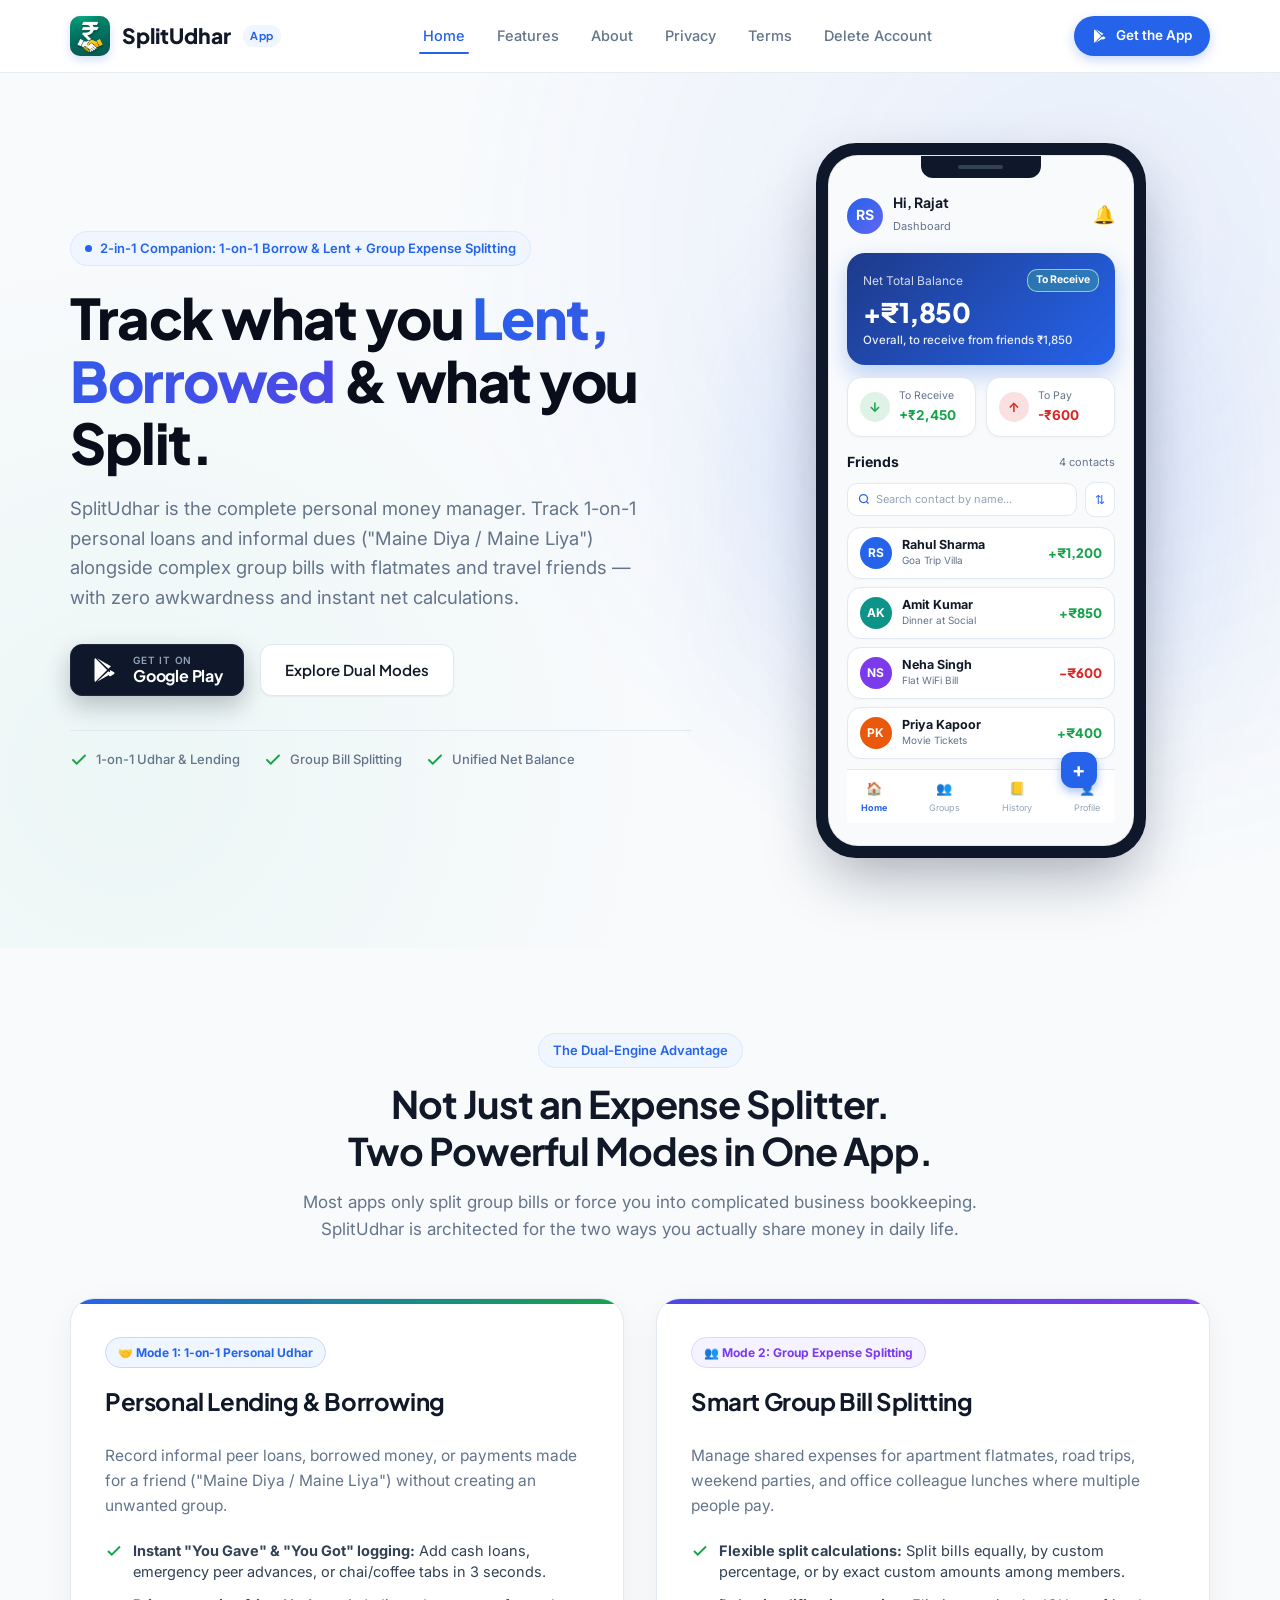
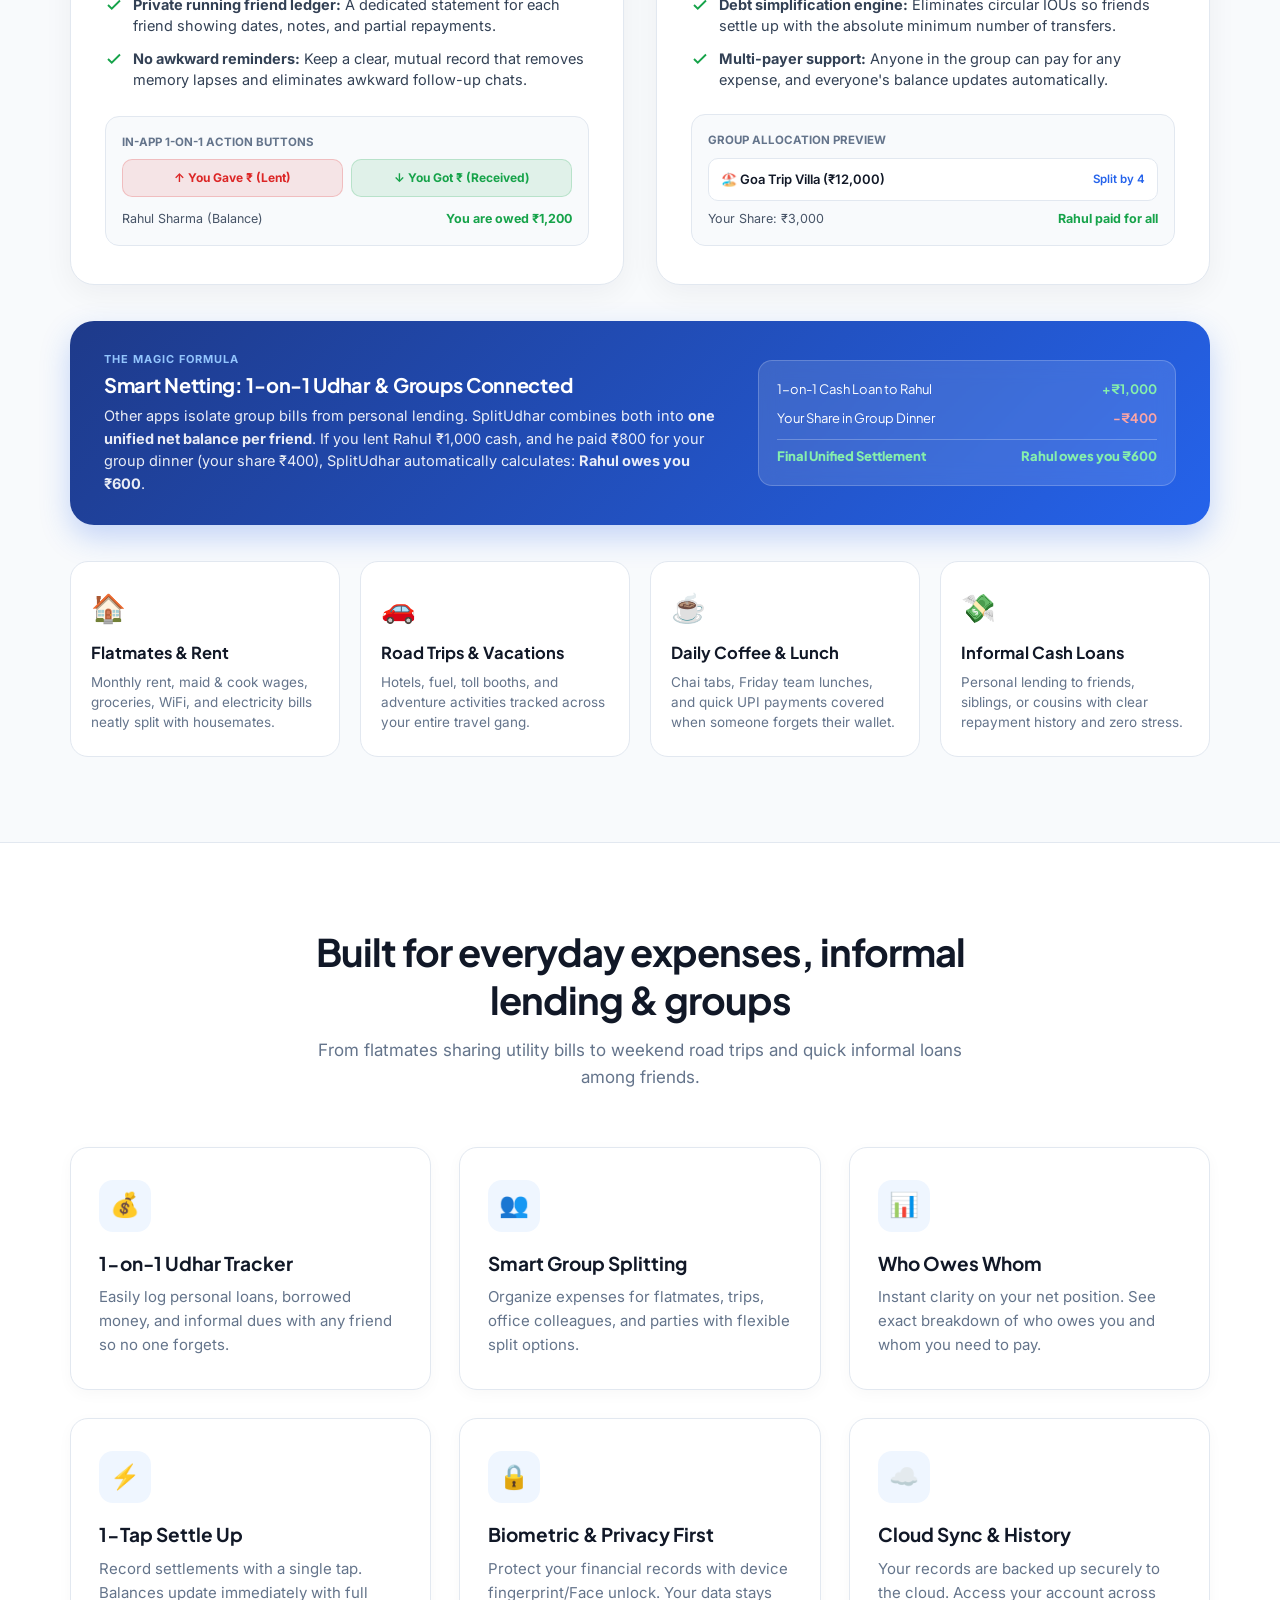
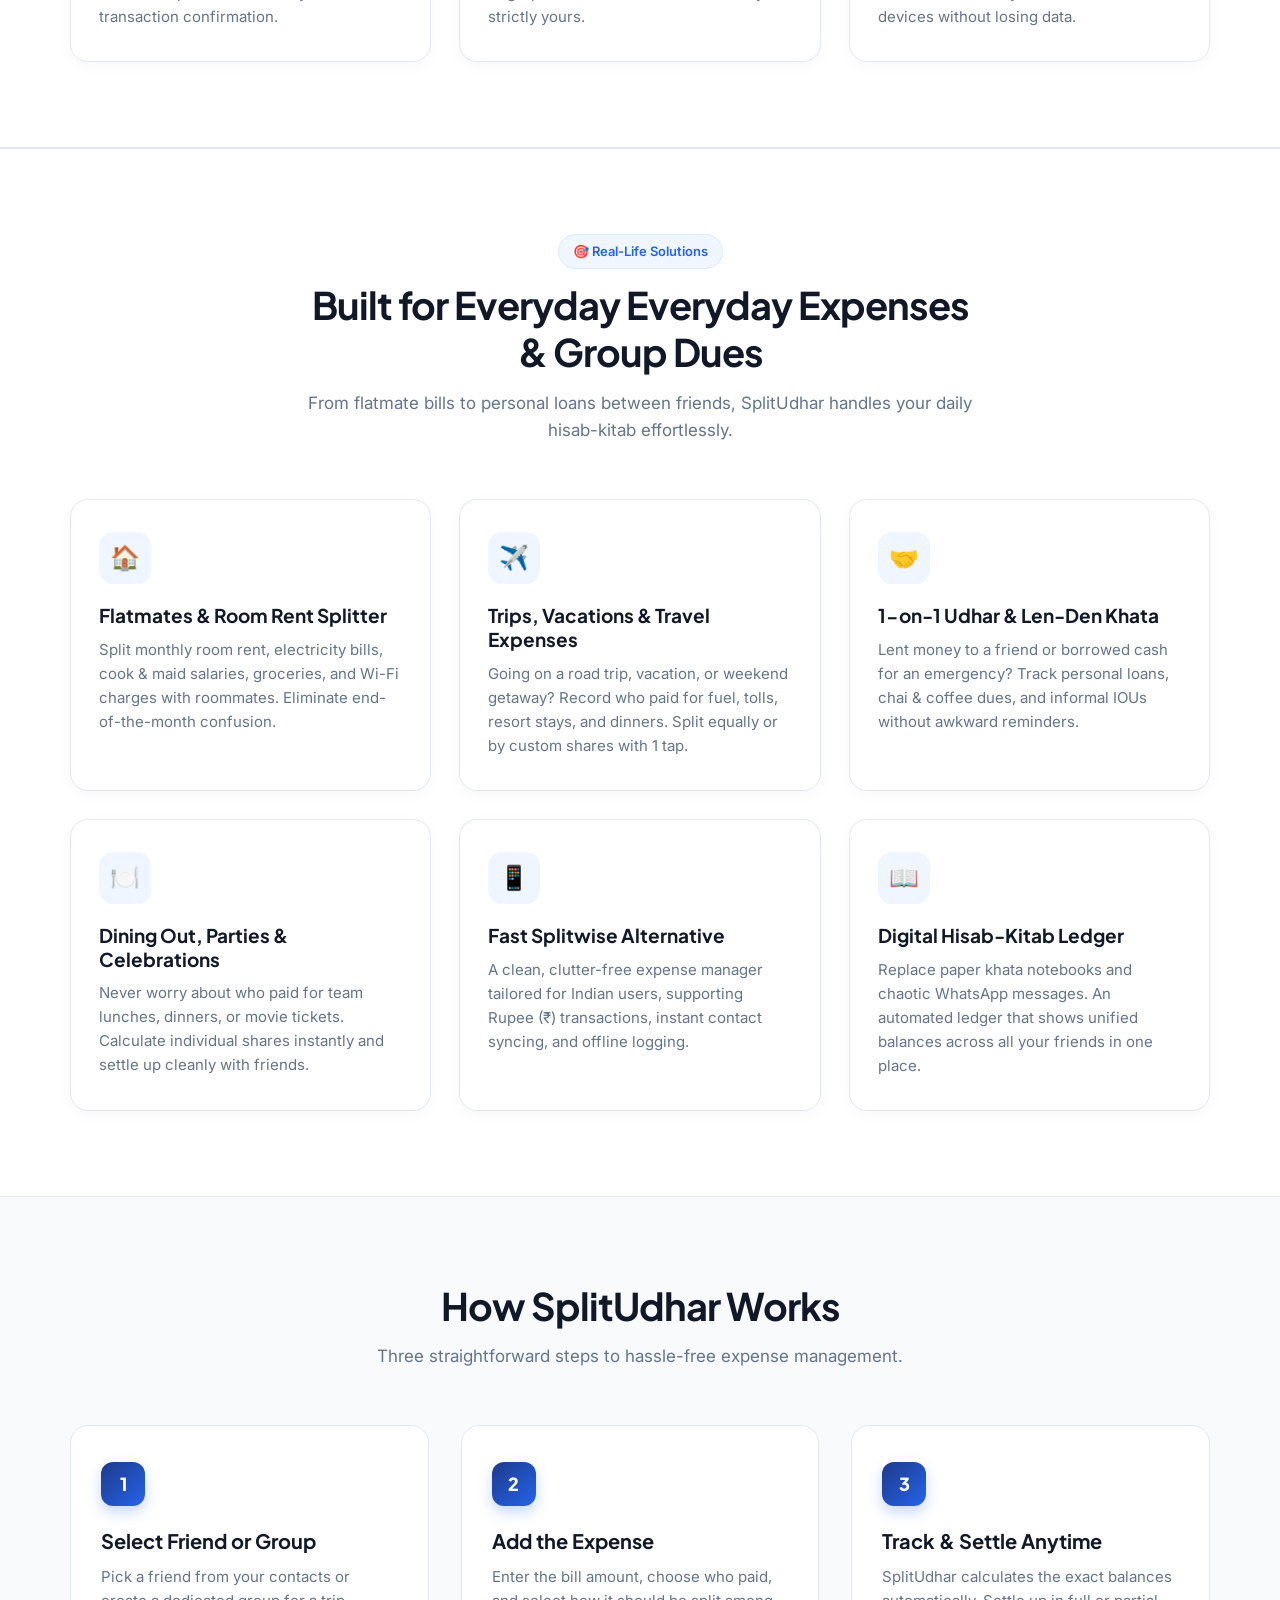
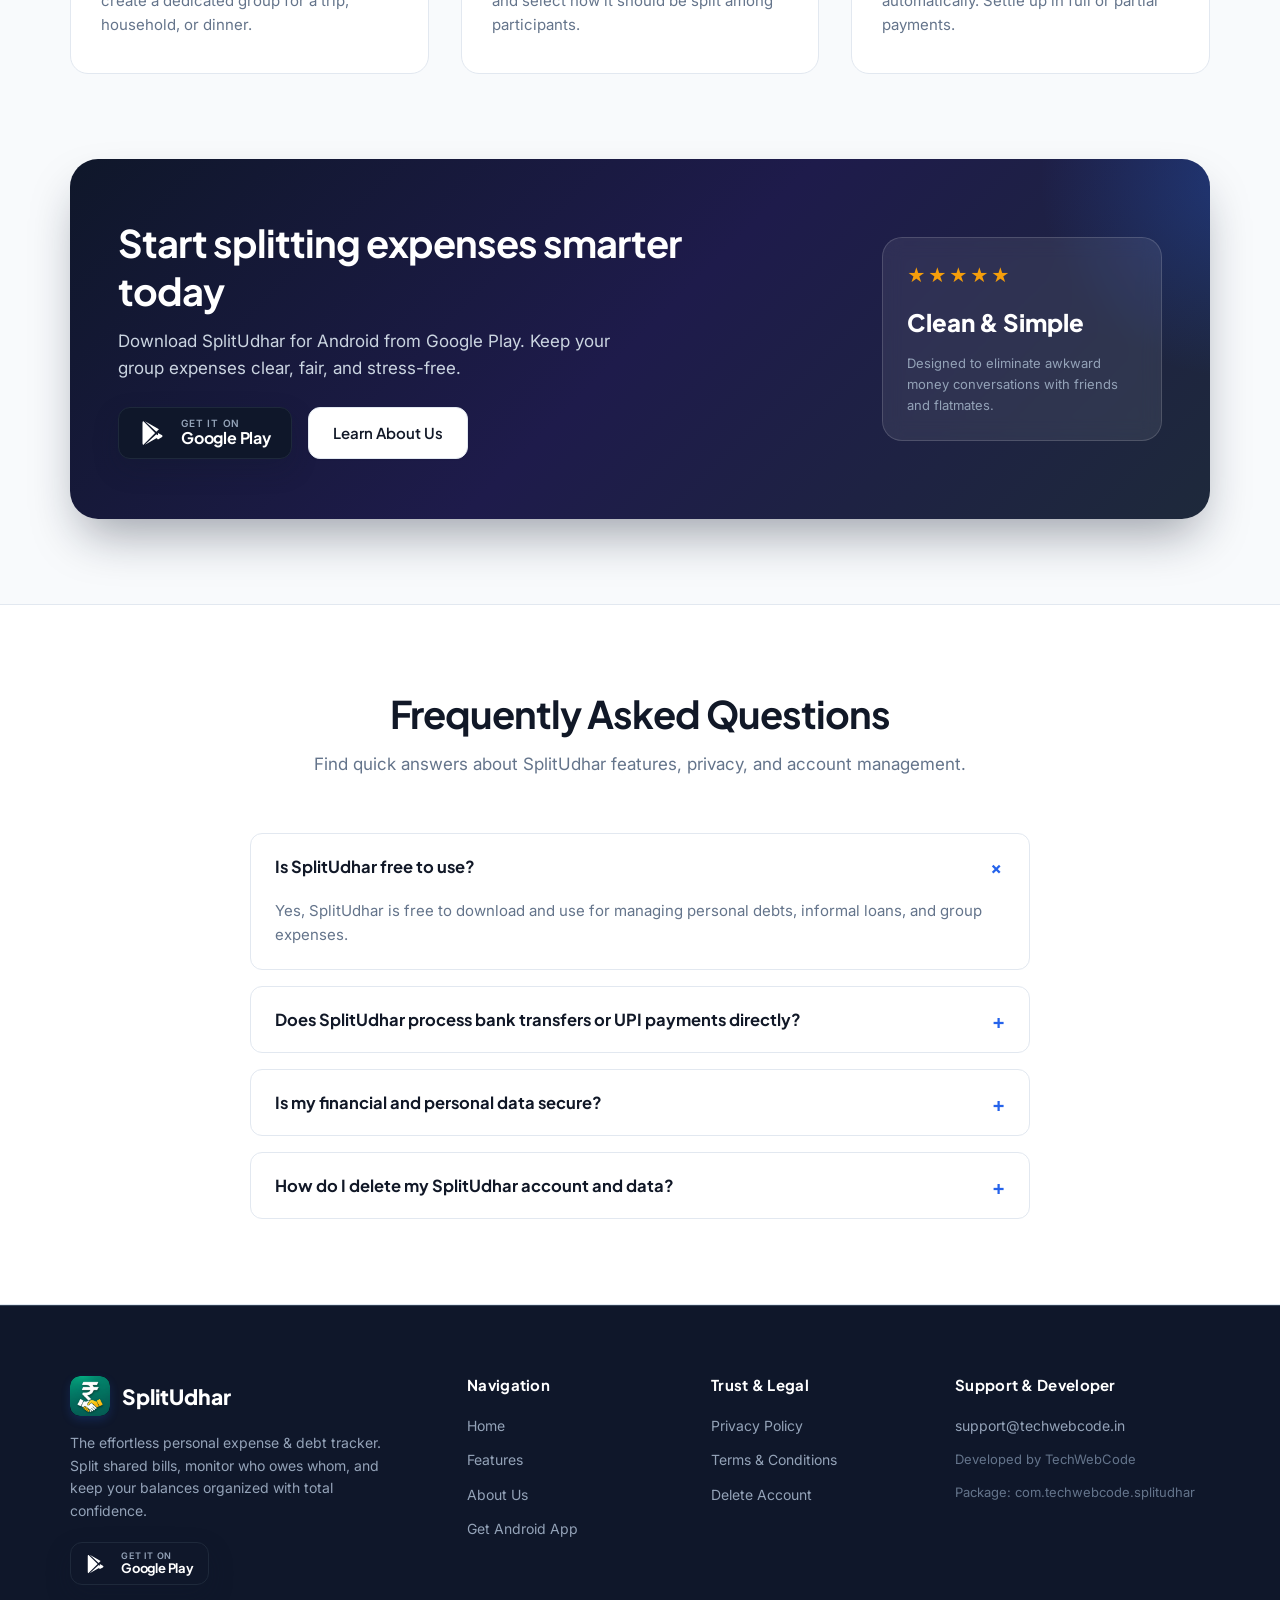
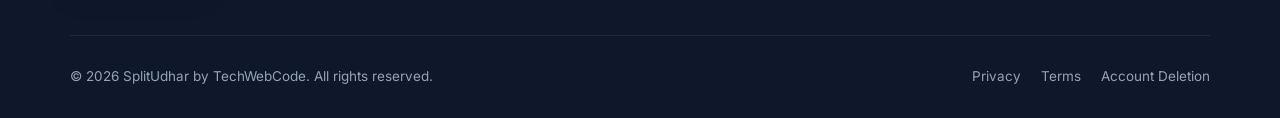
==== commit 0e61feb6: "added site map" ====
--- a/index.html
+++ b/index.html
@@ -4,19 +4,118 @@
   <meta charset="utf-8">
   <meta name="viewport" content="width=device-width, initial-scale=1">
   <meta name="theme-color" content="#2563eb">
-  <meta name="description" content="SplitUdhar helps you track shared expenses, record personal lending and borrowing, and manage group bills with friends without messy spreadsheets.">
-  <title>SplitUdhar - Simple Expense Splitting & Udhar Tracking App</title>
-  
+  <title>SplitUdhar - Split Bills, Expense Tracker &amp; Udhar Khata App</title>
+  <meta name="description" content="SplitUdhar is India's smartest bill splitting and udhar tracking app. Easily split group expenses with flatmates, track personal lending &amp; borrowing (Len-Den hisab), and settle up without messy spreadsheets.">
+  <meta name="keywords" content="split bills app, expense splitting app, udhar tracker, hisab kitab app, khata book for friends, splitwise alternative india, group expense tracker, borrow and lend money app, flatmates expense splitter, room rent splitter, trip expense calculator, bill split calculator, len den app, personal debt tracker">
+  <meta name="author" content="TechWebCode">
+  <meta name="robots" content="index, follow, max-image-preview:large, max-snippet:-1, max-video-preview:-1">
+  <link rel="canonical" href="https://splitudhar.techwebcode.in/">
+  
+  <!-- App Linking & Favicons -->
+  <meta name="google-play-app" content="app-id=com.techwebcode.splitudhar">
   <link rel="icon" type="image/png" href="/assets/favicon.png">
   <link rel="apple-touch-icon" href="/assets/app-icon-144.png">
-  <link rel="stylesheet" href="/styles.css">
-  
-  <!-- Open Graph / Meta -->
+  <link rel="stylesheet" href="/styles.css?v=2.1">
+  
+  <!-- Open Graph / Facebook -->
   <meta property="og:type" content="website">
   <meta property="og:url" content="https://splitudhar.techwebcode.in/">
-  <meta property="og:title" content="SplitUdhar - Expense Splitting & Money Tracker">
-  <meta property="og:description" content="Split shared bills, track who owes whom, and keep personal lending and borrowing organized.">
-  <meta property="og:image" content="/assets/app-icon-144.png">
+  <meta property="og:site_name" content="SplitUdhar">
+  <meta property="og:title" content="SplitUdhar - Split Bills, Expense Tracker &amp; Udhar Khata App">
+  <meta property="og:description" content="Split shared bills with flatmates, track personal lending &amp; borrowing (Len-Den), and calculate unified balances with zero awkwardness.">
+  <meta property="og:image" content="https://splitudhar.techwebcode.in/assets/app-icon-144.png">
+  <meta property="og:locale" content="en_IN">
+  
+  <!-- Twitter Card -->
+  <meta name="twitter:card" content="summary_large_image">
+  <meta name="twitter:url" content="https://splitudhar.techwebcode.in/">
+  <meta name="twitter:title" content="SplitUdhar - Smart Bill Splitting &amp; Udhar Tracker">
+  <meta name="twitter:description" content="Split shared expenses with flatmates &amp; friends. Track who owes whom and personal loans with instant net balance calculations.">
+  <meta name="twitter:image" content="https://splitudhar.techwebcode.in/assets/app-icon-144.png">
+
+  <!-- Schema.org JSON-LD Structured Data for Rich Search Snippets -->
+  <script type="application/ld+json">
+  {
+    "@context": "https://schema.org",
+    "@graph": [
+      {
+        "@type": "SoftwareApplication",
+        "@id": "https://splitudhar.techwebcode.in/#app",
+        "name": "SplitUdhar",
+        "operatingSystem": "Android",
+        "applicationCategory": "FinanceApplication",
+        "description": "Smart expense splitting and personal loan (udhar) tracking app. Track personal borrow and lent dues alongside group bills with friends and flatmates.",
+        "offers": {
+          "@type": "Offer",
+          "price": "0",
+          "priceCurrency": "INR"
+        },
+        "aggregateRating": {
+          "@type": "AggregateRating",
+          "ratingValue": "4.9",
+          "ratingCount": "180"
+        },
+        "installUrl": "https://play.google.com/store/apps/details?id=com.techwebcode.splitudhar",
+        "image": "https://splitudhar.techwebcode.in/assets/logo.png"
+      },
+      {
+        "@type": "Organization",
+        "@id": "https://splitudhar.techwebcode.in/#organization",
+        "name": "TechWebCode",
+        "url": "https://splitudhar.techwebcode.in/",
+        "logo": "https://splitudhar.techwebcode.in/assets/logo.png",
+        "email": "support@techwebcode.in"
+      },
+      {
+        "@type": "WebSite",
+        "@id": "https://splitudhar.techwebcode.in/#website",
+        "url": "https://splitudhar.techwebcode.in/",
+        "name": "SplitUdhar",
+        "publisher": {
+          "@id": "https://splitudhar.techwebcode.in/#organization"
+        }
+      },
+      {
+        "@type": "FAQPage",
+        "@id": "https://splitudhar.techwebcode.in/#faq",
+        "mainEntity": [
+          {
+            "@type": "Question",
+            "name": "Is SplitUdhar free to use?",
+            "acceptedAnswer": {
+              "@type": "Answer",
+              "text": "Yes, SplitUdhar is free to download and use for managing personal debts, informal loans, and group expenses."
+            }
+          },
+          {
+            "@type": "Question",
+            "name": "Does SplitUdhar process bank transfers or UPI payments directly?",
+            "acceptedAnswer": {
+              "@type": "Answer",
+              "text": "SplitUdhar is a personal record-keeping and expense management utility. It helps you track who paid and who owes money. It does not handle banking transactions, credit lending, or hold funds."
+            }
+          },
+          {
+            "@type": "Question",
+            "name": "Is my financial and personal data secure?",
+            "acceptedAnswer": {
+              "@type": "Answer",
+              "text": "Yes. All communication with our servers is encrypted using industry-standard TLS/HTTPS protocols. We do not sell your personal data to any third parties. You can also enable local biometric authentication (fingerprint/PIN) inside the app."
+            }
+          },
+          {
+            "@type": "Question",
+            "name": "How do I delete my SplitUdhar account and data?",
+            "acceptedAnswer": {
+              "@type": "Answer",
+              "text": "You can delete your account at any time directly inside the app (under Profile -> Delete Account Permanently) or request deletion via our web-based Account Deletion page."
+            }
+          }
+        ]
+      }
+    ]
+  }
+  </script>
 </head>
 <body>
 
@@ -456,6 +555,57 @@
     </div>
   </section>
   
+  <!-- Real Life Use Cases & Keyword Topics Section -->
+  <section class="section alt" id="use-cases">
+    <div class="container">
+      <div class="section-head">
+        <div class="pill-badge" style="margin-bottom: 12px;">
+          <span>🎯 Real-Life Solutions</span>
+        </div>
+        <h2>Built for Everyday Everyday Expenses &amp; Group Dues</h2>
+        <p>From flatmate bills to personal loans between friends, SplitUdhar handles your daily hisab-kitab effortlessly.</p>
+      </div>
+      
+      <div class="features-grid">
+        <div class="feature-card">
+          <div class="feature-icon-box">🏠</div>
+          <h3>Flatmates &amp; Room Rent Splitter</h3>
+          <p>Split monthly room rent, electricity bills, cook &amp; maid salaries, groceries, and Wi-Fi charges with roommates. Eliminate end-of-the-month confusion.</p>
+        </div>
+        
+        <div class="feature-card">
+          <div class="feature-icon-box">✈️</div>
+          <h3>Trips, Vacations &amp; Travel Expenses</h3>
+          <p>Going on a road trip, vacation, or weekend getaway? Record who paid for fuel, tolls, resort stays, and dinners. Split equally or by custom shares with 1 tap.</p>
+        </div>
+        
+        <div class="feature-card">
+          <div class="feature-icon-box">🤝</div>
+          <h3>1-on-1 Udhar &amp; Len-Den Khata</h3>
+          <p>Lent money to a friend or borrowed cash for an emergency? Track personal loans, chai &amp; coffee dues, and informal IOUs without awkward reminders.</p>
+        </div>
+        
+        <div class="feature-card">
+          <div class="feature-icon-box">🍽️</div>
+          <h3>Dining Out, Parties &amp; Celebrations</h3>
+          <p>Never worry about who paid for team lunches, dinners, or movie tickets. Calculate individual shares instantly and settle up cleanly with friends.</p>
+        </div>
+        
+        <div class="feature-card">
+          <div class="feature-icon-box">📱</div>
+          <h3>Fast Splitwise Alternative</h3>
+          <p>A clean, clutter-free expense manager tailored for Indian users, supporting Rupee (₹) transactions, instant contact syncing, and offline logging.</p>
+        </div>
+        
+        <div class="feature-card">
+          <div class="feature-icon-box">📖</div>
+          <h3>Digital Hisab-Kitab Ledger</h3>
+          <p>Replace paper khata notebooks and chaotic WhatsApp messages. An automated ledger that shows unified balances across all your friends in one place.</p>
+        </div>
+      </div>
+    </div>
+  </section>
+  
   <!-- How It Works Section -->
   <section class="section">
     <div class="container">
@@ -636,6 +786,6 @@
   </div>
 </footer>
 
-<script src="/assets/site.js"></script>
+<script src="/assets/site.js?v=2.1"></script>
 </body>
 </html>
